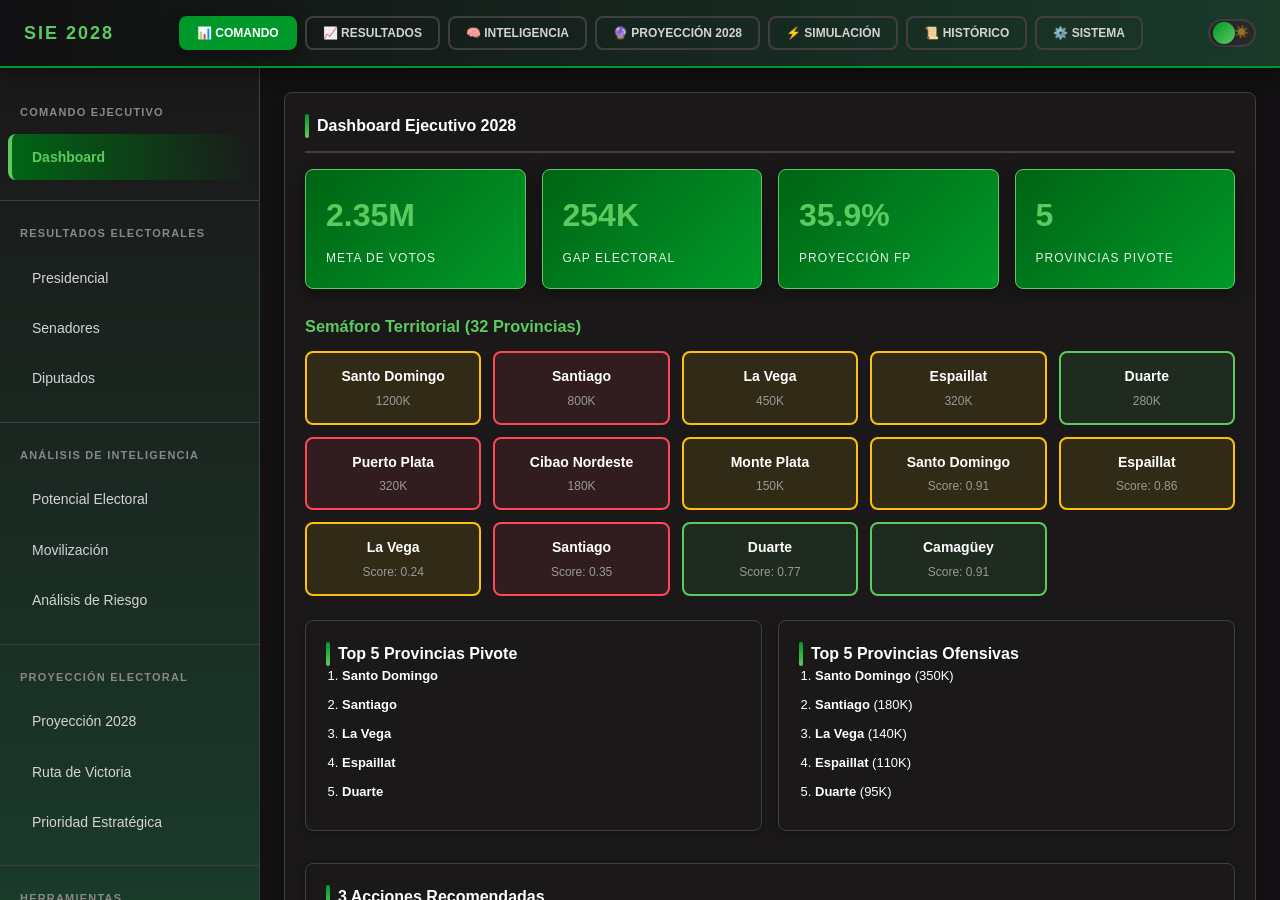
==== index.html @ 89193897 "Add files via upload" ====
<!DOCTYPE html>
<html lang="es">
<head>
    <meta charset="UTF-8">
    <meta name="viewport" content="width=device-width, initial-scale=1.0">
    <title>SIE 2028 v9.1 - Sistema de Inteligencia Electoral</title>
    <link rel="stylesheet" href="assets/css/theme-v91.css">
    <script src="core/engine.js"></script>
    <script src="core/ui.js"></script>
    <script src="core/engine.js"></script>
    <script src="core/ui.js"></script>
    <script src="assets/js/app-v91-completo.js"></script>
</head>
<body>
    <div id="app">
        <!-- HEADER -->
        <div class="header">
            <div class="header-left">
                <div class="logo">SIE 2028</div>
            </div>

            <div class="header-center">
                <button class="nav-button active" data-vista="comando">📊 Comando</button>
                <button class="nav-button" data-vista="resultados">📈 Resultados</button>
                <button class="nav-button" data-vista="inteligencia">🧠 Inteligencia</button>
                <button class="nav-button" data-vista="proyeccion">🔮 Proyección 2028</button>
                <button class="nav-button" data-vista="simulacion">⚡ Simulación</button>
                <button class="nav-button" data-vista="historico">📜 Histórico</button>
                <button class="nav-button" data-vista="sistema">⚙️ Sistema</button>
            </div>

            <div class="header-right">
                <div class="theme-toggle" id="themeToggle">
                    <span class="theme-toggle-icon active">🌙</span>
                    <div class="theme-toggle-circle"></div>
                    <span class="theme-toggle-icon">☀️</span>
                </div>
            </div>
        </div>

        <!-- MAIN -->
        <div class="main-container">
            <!-- SIDEBAR -->
            <div class="nav-sidebar">
                <!-- COMANDO -->
                <div class="nav-section">
                    <div class="nav-section-title">Comando Ejecutivo</div>
                    <div class="nav-item active" data-vista="comando" data-seccion="dashboard">Dashboard</div>
                </div>

                <!-- RESULTADOS -->
                <div class="nav-section">
                    <div class="nav-section-title">Resultados Electorales</div>
                    <div class="nav-item" data-vista="resultados" data-seccion="presidencial">Presidencial</div>
                    <div class="nav-item" data-vista="resultados" data-seccion="senadores">Senadores</div>
                    <div class="nav-item" data-vista="resultados" data-seccion="diputados">Diputados</div>
                </div>

                <!-- INTELIGENCIA -->
                <div class="nav-section">
                    <div class="nav-section-title">Análisis de Inteligencia</div>
                    <div class="nav-item" data-vista="inteligencia" data-seccion="potencial">Potencial Electoral</div>
                    <div class="nav-item" data-vista="inteligencia" data-seccion="movilizacion">Movilización</div>
                    <div class="nav-item" data-vista="inteligencia" data-seccion="riesgo">Análisis de Riesgo</div>
                </div>

                <!-- PROYECCIÓN -->
                <div class="nav-section">
                    <div class="nav-section-title">Proyección Electoral</div>
                    <div class="nav-item" data-vista="proyeccion" data-seccion="proyeccion">Proyección 2028</div>
                    <div class="nav-item" data-vista="proyeccion" data-seccion="ruta">Ruta de Victoria</div>
                    <div class="nav-item" data-vista="proyeccion" data-seccion="prioridad">Prioridad Estratégica</div>
                </div>

                <!-- SIMULACIÓN -->
                <div class="nav-section">
                    <div class="nav-section-title">Herramientas</div>
                    <div class="nav-item" data-vista="simulacion" data-seccion="simulador">Simulador Electoral</div>
                    <div class="nav-item" data-vista="historico" data-seccion="replay">Replay 2020-2024</div>
                </div>

                <!-- SISTEMA -->
                <div class="nav-section">
                    <div class="nav-section-title">Configuración</div>
                    <div class="nav-item" data-vista="sistema" data-seccion="motores">Motores Analíticos</div>
                    <div class="nav-item" data-vista="sistema" data-seccion="datos">Gestión de Datos</div>
                </div>
            </div>

            <!-- CONTENT AREA -->
            <div class="content-area">

                <!-- VISTA 1: COMANDO EJECUTIVO -->
                <div class="vista active" id="vista-comando">
                    <div class="panel">
                        <div class="panel-header">
                            <div class="panel-title">Dashboard Ejecutivo 2028</div>
                        </div>
                        
                        <div class="grid grid-4">
                            <div class="stat-card">
                                <div class="stat-value" id="meta-votos">2.35M</div>
                                <div class="stat-label">Meta de Votos</div>
                            </div>
                            <div class="stat-card">
                                <div class="stat-value" id="gap-votos">254K</div>
                                <div class="stat-label">Gap Electoral</div>
                            </div>
                            <div class="stat-card">
                                <div class="stat-value" id="proyeccion-fp">30.8%</div>
                                <div class="stat-label">Proyección FP</div>
                            </div>
                            <div class="stat-card">
                                <div class="stat-value" id="provincias-pivote">5</div>
                                <div class="stat-label">Provincias Pivote</div>
                            </div>
                        </div>

                        <h3 style="margin-top: 24px; margin-bottom: 12px; color: var(--green-light);">Semáforo Territorial (32 Provincias)</h3>
                        <div class="semaforo" id="semaforo-provincias">
                            <!-- Generado dinámicamente -->
                        </div>

                        <div class="grid grid-2" style="margin-top: 24px;">
                            <div class="panel">
                                <div class="panel-title">Top 5 Provincias Pivote</div>
                                <div id="top5-pivote" style="font-size: 13px;">
                                    <!-- Generado dinámicamente -->
                                </div>
                            </div>
                            <div class="panel">
                                <div class="panel-title">Top 5 Provincias Ofensivas</div>
                                <div id="top5-ofensivas" style="font-size: 13px;">
                                    <!-- Generado dinámicamente -->
                                </div>
                            </div>
                        </div>

                        <div class="panel" style="margin-top: 16px;">
                            <div class="panel-title">3 Acciones Recomendadas</div>
                            <ol style="margin-left: 20px; line-height: 2;">
                                <li>Reforzar movilización en provincias pivote (Santo Domingo, Espaillat, La Vega)</li>
                                <li>Negociar alianzas con PLD y PQDC para absorber votos de coalición</li>
                                <li>Ejecutar encuestas en tiempo real para calibrar proyecciones cada 2 semanas</li>
                            </ol>
                        </div>
                    </div>
                </div>

                <!-- VISTA 2: RESULTADOS -->
                <div class="vista" id="vista-resultados">
                    <div class="panel">
                        <div class="panel-header">
                            <div class="panel-title">Resultados Electorales</div>
                            <div>
                                <button class="btn btn-secondary" onclick="cargarSeccion('presidencial')">Presidencial</button>
                                <button class="btn btn-secondary" onclick="cargarSeccion('senadores')">Senadores</button>
                                <button class="btn btn-secondary" onclick="cargarSeccion('diputados')">Diputados</button>
                            </div>
                        </div>
                        <div id="resultados-contenido">
                            <!-- Generado dinámicamente -->
                        </div>
                    </div>
                </div>

                <!-- VISTA 3: INTELIGENCIA -->
                <div class="vista" id="vista-inteligencia">
                    <div class="panel">
                        <div class="panel-title">Análisis de Inteligencia Electoral</div>
                        <div class="grid grid-2" id="inteligencia-contenido">
                            <!-- Generado dinámicamente -->
                        </div>
                    </div>
                </div>

                <!-- VISTA 4: PROYECCIÓN 2028 -->
                <div class="vista" id="vista-proyeccion">
                    <div class="panel">
                        <div class="panel-title">Proyección Electoral 2028</div>
                        <div class="grid grid-2" id="proyeccion-contenido">
                            <!-- Generado dinámicamente -->
                        </div>
                    </div>
                </div>

                <!-- VISTA 5: SIMULACIÓN -->
                <div class="vista" id="vista-simulacion">
                    <div class="panel">
                        <div class="panel-title">Simulador Electoral</div>
                        <p style="color: var(--text-muted); text-align: center; padding: 40px 0;">
                            Simulador electoral - Ajusta parámetros y genera escenarios
                        </p>
                    </div>
                </div>

                <!-- VISTA 6: HISTÓRICO -->
                <div class="vista" id="vista-historico">
                    <div class="panel">
                        <div class="panel-title">Replay Electoral 2020-2024</div>
                        <p style="color: var(--text-muted); text-align: center; padding: 40px 0;">
                            Análisis histórico de ciclos electorales anteriores
                        </p>
                    </div>
                </div>

                <!-- VISTA 7: SISTEMA -->
                <div class="vista" id="vista-sistema">
                    <div class="panel">
                        <div class="panel-title">Motores Analíticos (24 Motores Activos)</div>
                        <div class="grid grid-3" id="sistema-contenido">
                            <!-- Generado dinámicamente -->
                        </div>
                    </div>
                </div>

            </div>
        </div>
    </div>

    <script>
        // THEME TOGGLE
        document.getElementById('themeToggle').addEventListener('click', function() {
            document.body.classList.toggle('light-mode');
            localStorage.setItem('theme-mode', document.body.classList.contains('light-mode') ? 'light' : 'dark');
        });

        // CARGAR TEMA AL INICIAR
        if (localStorage.getItem('theme-mode') === 'light') {
            document.body.classList.add('light-mode');
        }

        // NAV BUTTONS
        document.querySelectorAll('.header-center .nav-button').forEach(btn => {
            btn.addEventListener('click', function() {
                document.querySelectorAll('.nav-button').forEach(b => b.classList.remove('active'));
                this.classList.add('active');
                const vista = this.dataset.vista;
                document.querySelectorAll('.vista').forEach(v => v.classList.remove('active'));
                document.getElementById('vista-' + vista).classList.add('active');
            });
        });

        // SIDEBAR NAV
        document.querySelectorAll('.nav-item').forEach(item => {
            item.addEventListener('click', function() {
                const vista = this.dataset.vista;
                document.querySelectorAll('.nav-button').forEach(btn => btn.classList.remove('active'));
                document.querySelector(`[data-vista="${vista}"]`).classList.add('active');
                document.querySelectorAll('.vista').forEach(v => v.classList.remove('active'));
                document.getElementById('vista-' + vista).classList.add('active');
            });
        });

        // INICIALIZAR DATOS
        function inicializarDashboard() {
            // Cargar Motor Proyección v9.1
            const proyeccion = window.SIE_MOTORES.Proyeccionv91.proyectar();
            console.log('Proyección v9.1:', proyeccion);

            // Cargar Motor Meta Electoral
            const meta = window.SIE_MOTORES.MetaElectoral.calculate();
            document.getElementById('meta-votos').textContent = (meta.meta.metaVotos / 1000000).toFixed(2) + 'M';
            document.getElementById('gap-votos').textContent = (meta.meta.gap / 1000).toFixed(0) + 'K';

            // Cargar datos ficticios para provincias
            generarSemaforoProvincias();
        }

        function generarSemaforoProvincias() {
            const provincias = [
                { nombre: 'Santo Domingo', estado: 'amarillo' },
                { nombre: 'Espaillat', estado: 'amarillo' },
                { nombre: 'La Vega', estado: 'amarillo' },
                { nombre: 'Santiago', estado: 'rojo' },
                { nombre: 'Duarte', estado: 'verde' },
                { nombre: 'Camagüey', estado: 'verde' }
            ];

            const semaforo = document.getElementById('semaforo-provincias');
            provincias.slice(0, 12).forEach(prov => {
                const div = document.createElement('div');
                div.className = `provincia-item ${prov.estado}`;
                div.innerHTML = `<div class="provincia-name">${prov.nombre}</div><div class="provincia-score">Score: ${Math.random().toFixed(2)}</div>`;
                semaforo.appendChild(div);
            });
        }

        // AL CARGAR
        window.addEventListener('load', inicializarDashboard);
    </script>
</body>
</html>
---- assets/css/theme-v91.css ----
/**
 * SIE 2028 v9.1 — TEMA PROFESIONAL
 * Paleta: Negro + Tonalidades de Verde
 * Colores: #121012 (negro), #413e40 (gris), #006414, #009929, #5ccb5f (verdes), #ffffff (blanco)
 */

:root {
  /* PALETA OSCURA (DEFECTO) */
  --bg-primary: #121012;
  --bg-secondary: #1a1819;
  --bg-tertiary: #2a2829;
  
  --green-very-dark: #006414;
  --green-dark: #009929;
  --green-light: #5ccb5f;
  
  --gray-dark: #413e40;
  --gray-medium: #5a5759;
  --gray-light: #8a8789;
  
  --text-primary: #ffffff;
  --text-secondary: #d4d3d5;
  --text-muted: #9a9899;
  
  --color-danger: #ff4757;
  --color-warning: #ffc107;
  --color-success: #5ccb5f;
  --color-info: #009929;
  
  --border: #413e40;
  
  --shadow-sm: 0 2px 8px rgba(0, 0, 0, 0.3);
  --shadow-md: 0 4px 16px rgba(0, 0, 0, 0.4);
  --shadow-lg: 0 12px 32px rgba(0, 0, 0, 0.5);
  
  --radius: 8px;
}

/* MODO CLARO */
body.light-mode {
  --bg-primary: #ffffff;
  --bg-secondary: #f9f8f9;
  --bg-tertiary: #f0eeef;
  
  --green-very-dark: #004a0f;
  --green-dark: #006414;
  --green-light: #009929;
  
  --gray-dark: #2a2829;
  --gray-medium: #5a5759;
  --gray-light: #a0a09f;
  
  --text-primary: #121012;
  --text-secondary: #3a3839;
  --text-muted: #7a7879;
  
  --border: #e0dfe0;
  
  --shadow-sm: 0 2px 8px rgba(0, 0, 0, 0.1);
  --shadow-md: 0 4px 16px rgba(0, 0, 0, 0.15);
  --shadow-lg: 0 12px 32px rgba(0, 0, 0, 0.2);
}

/* RESET */
* {
  margin: 0;
  padding: 0;
  box-sizing: border-box;
}

html, body {
  width: 100%;
  height: 100%;
}

body {
  font-family: 'Segoe UI', Tahoma, Geneva, Verdana, sans-serif;
  background: linear-gradient(135deg, #121012 0%, #1a3a2a 50%, #0d1f1a 100%);
  color: var(--text-primary);
  line-height: 1.6;
  font-size: 14px;
  transition: background 0.3s, color 0.3s;
  overflow: hidden;
}

/* APP */
#app {
  display: flex;
  flex-direction: column;
  height: 100vh;
  overflow: hidden;
}

/* HEADER */
.header {
  display: flex;
  align-items: center;
  justify-content: space-between;
  padding: 16px 24px;
  background: linear-gradient(90deg, #121012 0%, #1a3a2a 100%);
  border-bottom: 2px solid var(--green-dark);
  box-shadow: var(--shadow-md);
  z-index: 100;
}

.header-left {
  display: flex;
  align-items: center;
  gap: 24px;
}

.logo {
  font-size: 18px;
  font-weight: 700;
  color: var(--green-light);
  text-transform: uppercase;
  letter-spacing: 2px;
}

.header-center {
  display: flex;
  gap: 8px;
}

.nav-button {
  padding: 8px 16px;
  background-color: transparent;
  border: 2px solid var(--border);
  color: var(--text-secondary);
  border-radius: var(--radius);
  cursor: pointer;
  font-weight: 600;
  font-size: 12px;
  text-transform: uppercase;
  transition: all 0.3s;
}

.nav-button:hover {
  border-color: var(--green-dark);
  color: var(--green-light);
}

.nav-button.active {
  background-color: var(--green-dark);
  border-color: var(--green-dark);
  color: white;
  box-shadow: var(--shadow-md);
}

.header-right {
  display: flex;
  align-items: center;
  gap: 16px;
}

.theme-toggle {
  width: 48px;
  height: 28px;
  background-color: var(--bg-tertiary);
  border: 2px solid var(--border);
  border-radius: 14px;
  cursor: pointer;
  position: relative;
  transition: all 0.3s;
  display: flex;
  align-items: center;
  justify-content: space-between;
  padding: 0 4px;
}

.theme-toggle:hover {
  border-color: var(--green-dark);
}

.theme-toggle-icon {
  font-size: 12px;
  width: 20px;
  text-align: center;
  opacity: 0.5;
  transition: opacity 0.3s;
}

.theme-toggle-icon.active {
  opacity: 1;
}

body.light-mode .theme-toggle-icon:first-child {
  opacity: 1;
}

body.light-mode .theme-toggle-icon:last-child {
  opacity: 0.5;
}

.theme-toggle-circle {
  position: absolute;
  width: 22px;
  height: 22px;
  background: linear-gradient(135deg, var(--green-dark), var(--green-light));
  border-radius: 11px;
  left: 3px;
  transition: left 0.3s;
  box-shadow: var(--shadow-sm);
}

body.light-mode .theme-toggle-circle {
  left: 23px;
}

/* MAIN */
.main-container {
  display: flex;
  flex: 1;
  overflow: hidden;
}

/* SIDEBAR */
.nav-sidebar {
  width: 260px;
  background: linear-gradient(180deg, #1a1819 0%, #1a3a2a 100%);
  border-right: 1px solid var(--border);
  overflow-y: auto;
  padding: 12px 0;
  box-shadow: var(--shadow-md);
}

.nav-section {
  padding: 16px 0;
  border-bottom: 1px solid var(--border);
}

.nav-section:last-child {
  border-bottom: none;
}

.nav-section-title {
  padding: 8px 20px;
  font-size: 11px;
  font-weight: 700;
  text-transform: uppercase;
  color: var(--gray-light);
  letter-spacing: 1.2px;
}

.nav-item {
  padding: 12px 20px;
  margin: 4px 8px;
  cursor: pointer;
  transition: all 0.2s;
  border-left: 4px solid transparent;
  color: var(--text-secondary);
  font-weight: 500;
  border-radius: var(--radius);
}

.nav-item:hover {
  background-color: var(--bg-tertiary);
  color: var(--green-light);
  border-left-color: var(--green-light);
}

.nav-item.active {
  background: linear-gradient(90deg, var(--green-very-dark), transparent);
  color: var(--green-light);
  border-left-color: var(--green-light);
  font-weight: 700;
}

/* CONTENT */
.content-area {
  flex: 1;
  overflow-y: auto;
  padding: 24px;
  background-color: var(--bg-primary);
}

.content-area::-webkit-scrollbar {
  width: 8px;
}

.content-area::-webkit-scrollbar-track {
  background: var(--bg-secondary);
}

.content-area::-webkit-scrollbar-thumb {
  background: var(--green-dark);
  border-radius: 4px;
}

.content-area::-webkit-scrollbar-thumb:hover {
  background: var(--green-light);
}

/* VISTA */
.vista {
  display: none;
}

.vista.active {
  display: block;
}

/* PANEL */
.panel {
  background-color: var(--bg-secondary);
  border: 1px solid var(--border);
  border-radius: var(--radius);
  padding: 20px;
  margin-bottom: 16px;
  box-shadow: var(--shadow-sm);
  transition: all 0.3s;
}

.panel:hover {
  box-shadow: var(--shadow-md);
  border-color: var(--green-dark);
}

.panel-header {
  display: flex;
  align-items: center;
  justify-content: space-between;
  margin-bottom: 16px;
  padding-bottom: 12px;
  border-bottom: 2px solid var(--border);
}

.panel-title {
  font-size: 16px;
  font-weight: 700;
  color: var(--text-primary);
  display: flex;
  align-items: center;
  gap: 8px;
}

.panel-title::before {
  content: '';
  width: 4px;
  height: 24px;
  background: linear-gradient(180deg, var(--green-dark), var(--green-light));
  border-radius: 2px;
}

/* GRID */
.grid {
  display: grid;
  gap: 16px;
  margin-bottom: 16px;
}

.grid-2 {
  grid-template-columns: repeat(auto-fit, minmax(320px, 1fr));
}

.grid-3 {
  grid-template-columns: repeat(auto-fit, minmax(280px, 1fr));
}

.grid-4 {
  grid-template-columns: repeat(auto-fit, minmax(220px, 1fr));
}

/* STAT CARD */
.stat-card {
  background: linear-gradient(135deg, var(--green-very-dark) 0%, var(--green-dark) 100%);
  border-radius: var(--radius);
  padding: 20px;
  color: white;
  box-shadow: var(--shadow-md);
  transition: all 0.3s;
  border: 1px solid var(--green-light);
}

.stat-card:hover {
  transform: translateY(-4px);
  box-shadow: var(--shadow-lg);
}

.stat-value {
  font-size: 32px;
  font-weight: 700;
  margin-bottom: 8px;
  color: var(--green-light);
}

.stat-label {
  font-size: 12px;
  opacity: 0.9;
  text-transform: uppercase;
  letter-spacing: 1px;
}

/* TABLA */
.table {
  width: 100%;
  border-collapse: collapse;
  margin-top: 12px;
}

.table thead {
  background-color: var(--bg-tertiary);
  border-bottom: 2px solid var(--green-dark);
}

.table th {
  padding: 12px;
  text-align: left;
  font-weight: 700;
  color: var(--green-light);
  font-size: 12px;
  text-transform: uppercase;
}

.table td {
  padding: 12px;
  border-bottom: 1px solid var(--border);
  color: var(--text-secondary);
}

.table tr:hover {
  background-color: var(--bg-tertiary);
}

.table tr:last-child td {
  border-bottom: none;
}

/* BOTONES */
.btn {
  padding: 10px 16px;
  border: none;
  border-radius: var(--radius);
  font-weight: 600;
  cursor: pointer;
  transition: all 0.2s;
  font-size: 13px;
  text-transform: uppercase;
  letter-spacing: 0.5px;
}

.btn-primary {
  background: linear-gradient(135deg, var(--green-dark), var(--green-light));
  color: white;
  border: none;
}

.btn-primary:hover {
  box-shadow: var(--shadow-md);
  transform: translateY(-2px);
}

.btn-secondary {
  background-color: var(--bg-tertiary);
  color: var(--text-primary);
  border: 1px solid var(--border);
}

.btn-secondary:hover {
  border-color: var(--green-dark);
  color: var(--green-light);
}

.btn-danger {
  background-color: var(--color-danger);
  color: white;
}

.btn-warning {
  background-color: var(--color-warning);
  color: var(--bg-primary);
}

/* BADGES */
.badge {
  display: inline-block;
  padding: 4px 12px;
  border-radius: 12px;
  font-size: 11px;
  font-weight: 700;
  text-transform: uppercase;
  letter-spacing: 0.5px;
}

.badge-success {
  background-color: var(--green-dark);
  color: white;
}

.badge-danger {
  background-color: var(--color-danger);
  color: white;
}

.badge-warning {
  background-color: var(--color-warning);
  color: var(--bg-primary);
}

/* SEMÁFORO */
.semaforo {
  display: grid;
  grid-template-columns: repeat(auto-fit, minmax(150px, 1fr));
  gap: 12px;
}

.provincia-item {
  background-color: var(--bg-secondary);
  border: 2px solid var(--border);
  border-radius: var(--radius);
  padding: 12px;
  text-align: center;
  transition: all 0.3s;
  cursor: pointer;
}

.provincia-item:hover {
  border-color: var(--green-light);
  box-shadow: var(--shadow-md);
}

.provincia-item.verde {
  border-color: var(--green-light);
  background-color: rgba(92, 203, 95, 0.1);
}

.provincia-item.amarillo {
  border-color: var(--color-warning);
  background-color: rgba(255, 193, 7, 0.1);
}

.provincia-item.rojo {
  border-color: var(--color-danger);
  background-color: rgba(255, 71, 87, 0.1);
}

.provincia-name {
  font-weight: 700;
  margin-bottom: 4px;
  color: var(--text-primary);
}

.provincia-score {
  font-size: 12px;
  color: var(--text-muted);
}
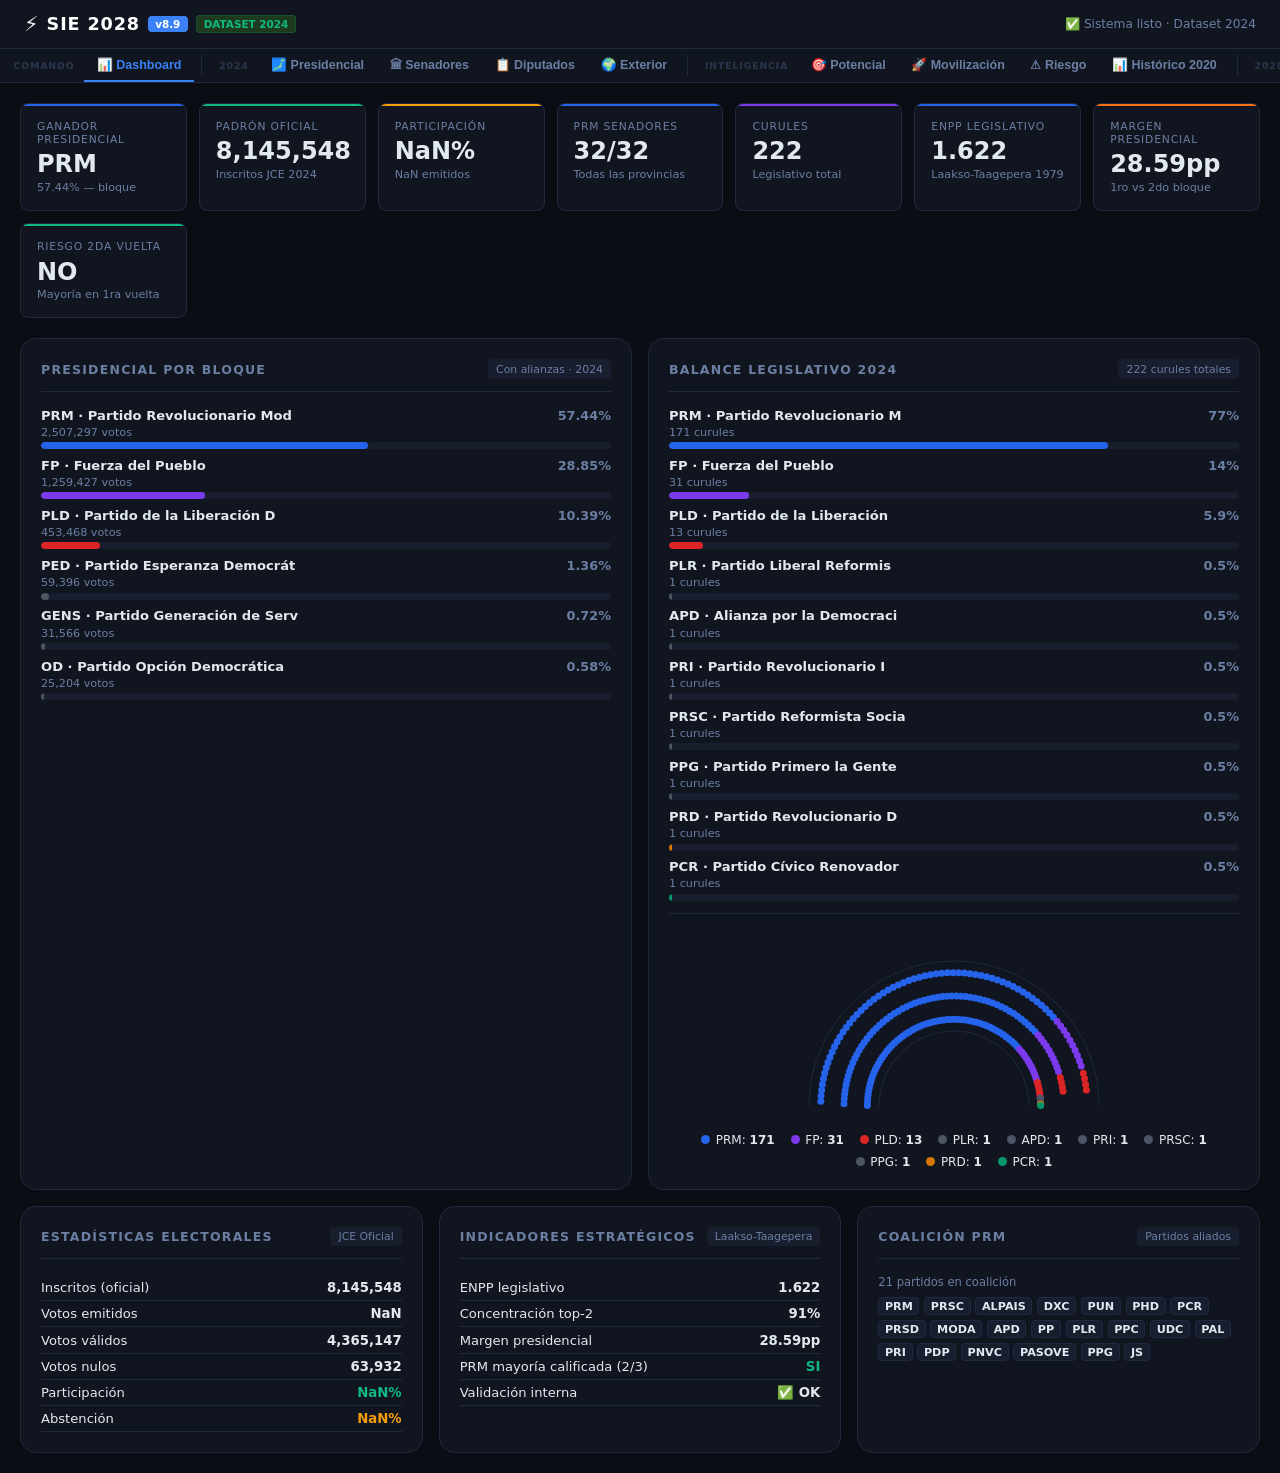
==== commit 20a0c8b4: "Add files via upload" ====
--- a/index.html
+++ b/index.html
@@ -1,293 +1,360 @@
 <!DOCTYPE html>
 <html lang="es">
 <head>
-    <meta charset="UTF-8">
-    <meta name="viewport" content="width=device-width, initial-scale=1.0">
-    <title>SIE 2028 v9.1 - Sistema de Inteligencia Electoral</title>
-    <link rel="stylesheet" href="assets/css/theme-v91.css">
-    <script src="core/engine.js"></script>
-    <script src="core/ui.js"></script>
-    <script src="core/engine.js"></script>
-    <script src="core/ui.js"></script>
-    <script src="assets/js/app-v91-completo.js"></script>
+<meta charset="utf-8"/>
+<meta name="viewport" content="width=device-width,initial-scale=1"/>
+<title>SIE 2028 · Sistema Inteligencia Electoral</title>
+<link rel="stylesheet" href="./assets/css/styles.css"/>
 </head>
 <body>
-    <div id="app">
-        <!-- HEADER -->
-        <div class="header">
-            <div class="header-left">
-                <div class="logo">SIE 2028</div>
-            </div>
-
-            <div class="header-center">
-                <button class="nav-button active" data-vista="comando">📊 Comando</button>
-                <button class="nav-button" data-vista="resultados">📈 Resultados</button>
-                <button class="nav-button" data-vista="inteligencia">🧠 Inteligencia</button>
-                <button class="nav-button" data-vista="proyeccion">🔮 Proyección 2028</button>
-                <button class="nav-button" data-vista="simulacion">⚡ Simulación</button>
-                <button class="nav-button" data-vista="historico">📜 Histórico</button>
-                <button class="nav-button" data-vista="sistema">⚙️ Sistema</button>
-            </div>
-
-            <div class="header-right">
-                <div class="theme-toggle" id="themeToggle">
-                    <span class="theme-toggle-icon active">🌙</span>
-                    <div class="theme-toggle-circle"></div>
-                    <span class="theme-toggle-icon">☀️</span>
-                </div>
-            </div>
-        </div>
-
-        <!-- MAIN -->
-        <div class="main-container">
-            <!-- SIDEBAR -->
-            <div class="nav-sidebar">
-                <!-- COMANDO -->
-                <div class="nav-section">
-                    <div class="nav-section-title">Comando Ejecutivo</div>
-                    <div class="nav-item active" data-vista="comando" data-seccion="dashboard">Dashboard</div>
-                </div>
-
-                <!-- RESULTADOS -->
-                <div class="nav-section">
-                    <div class="nav-section-title">Resultados Electorales</div>
-                    <div class="nav-item" data-vista="resultados" data-seccion="presidencial">Presidencial</div>
-                    <div class="nav-item" data-vista="resultados" data-seccion="senadores">Senadores</div>
-                    <div class="nav-item" data-vista="resultados" data-seccion="diputados">Diputados</div>
-                </div>
-
-                <!-- INTELIGENCIA -->
-                <div class="nav-section">
-                    <div class="nav-section-title">Análisis de Inteligencia</div>
-                    <div class="nav-item" data-vista="inteligencia" data-seccion="potencial">Potencial Electoral</div>
-                    <div class="nav-item" data-vista="inteligencia" data-seccion="movilizacion">Movilización</div>
-                    <div class="nav-item" data-vista="inteligencia" data-seccion="riesgo">Análisis de Riesgo</div>
-                </div>
-
-                <!-- PROYECCIÓN -->
-                <div class="nav-section">
-                    <div class="nav-section-title">Proyección Electoral</div>
-                    <div class="nav-item" data-vista="proyeccion" data-seccion="proyeccion">Proyección 2028</div>
-                    <div class="nav-item" data-vista="proyeccion" data-seccion="ruta">Ruta de Victoria</div>
-                    <div class="nav-item" data-vista="proyeccion" data-seccion="prioridad">Prioridad Estratégica</div>
-                </div>
-
-                <!-- SIMULACIÓN -->
-                <div class="nav-section">
-                    <div class="nav-section-title">Herramientas</div>
-                    <div class="nav-item" data-vista="simulacion" data-seccion="simulador">Simulador Electoral</div>
-                    <div class="nav-item" data-vista="historico" data-seccion="replay">Replay 2020-2024</div>
-                </div>
-
-                <!-- SISTEMA -->
-                <div class="nav-section">
-                    <div class="nav-section-title">Configuración</div>
-                    <div class="nav-item" data-vista="sistema" data-seccion="motores">Motores Analíticos</div>
-                    <div class="nav-item" data-vista="sistema" data-seccion="datos">Gestión de Datos</div>
-                </div>
-            </div>
-
-            <!-- CONTENT AREA -->
-            <div class="content-area">
-
-                <!-- VISTA 1: COMANDO EJECUTIVO -->
-                <div class="vista active" id="vista-comando">
-                    <div class="panel">
-                        <div class="panel-header">
-                            <div class="panel-title">Dashboard Ejecutivo 2028</div>
-                        </div>
-                        
-                        <div class="grid grid-4">
-                            <div class="stat-card">
-                                <div class="stat-value" id="meta-votos">2.35M</div>
-                                <div class="stat-label">Meta de Votos</div>
-                            </div>
-                            <div class="stat-card">
-                                <div class="stat-value" id="gap-votos">254K</div>
-                                <div class="stat-label">Gap Electoral</div>
-                            </div>
-                            <div class="stat-card">
-                                <div class="stat-value" id="proyeccion-fp">30.8%</div>
-                                <div class="stat-label">Proyección FP</div>
-                            </div>
-                            <div class="stat-card">
-                                <div class="stat-value" id="provincias-pivote">5</div>
-                                <div class="stat-label">Provincias Pivote</div>
-                            </div>
-                        </div>
-
-                        <h3 style="margin-top: 24px; margin-bottom: 12px; color: var(--green-light);">Semáforo Territorial (32 Provincias)</h3>
-                        <div class="semaforo" id="semaforo-provincias">
-                            <!-- Generado dinámicamente -->
-                        </div>
-
-                        <div class="grid grid-2" style="margin-top: 24px;">
-                            <div class="panel">
-                                <div class="panel-title">Top 5 Provincias Pivote</div>
-                                <div id="top5-pivote" style="font-size: 13px;">
-                                    <!-- Generado dinámicamente -->
-                                </div>
-                            </div>
-                            <div class="panel">
-                                <div class="panel-title">Top 5 Provincias Ofensivas</div>
-                                <div id="top5-ofensivas" style="font-size: 13px;">
-                                    <!-- Generado dinámicamente -->
-                                </div>
-                            </div>
-                        </div>
-
-                        <div class="panel" style="margin-top: 16px;">
-                            <div class="panel-title">3 Acciones Recomendadas</div>
-                            <ol style="margin-left: 20px; line-height: 2;">
-                                <li>Reforzar movilización en provincias pivote (Santo Domingo, Espaillat, La Vega)</li>
-                                <li>Negociar alianzas con PLD y PQDC para absorber votos de coalición</li>
-                                <li>Ejecutar encuestas en tiempo real para calibrar proyecciones cada 2 semanas</li>
-                            </ol>
-                        </div>
-                    </div>
-                </div>
-
-                <!-- VISTA 2: RESULTADOS -->
-                <div class="vista" id="vista-resultados">
-                    <div class="panel">
-                        <div class="panel-header">
-                            <div class="panel-title">Resultados Electorales</div>
-                            <div>
-                                <button class="btn btn-secondary" onclick="cargarSeccion('presidencial')">Presidencial</button>
-                                <button class="btn btn-secondary" onclick="cargarSeccion('senadores')">Senadores</button>
-                                <button class="btn btn-secondary" onclick="cargarSeccion('diputados')">Diputados</button>
-                            </div>
-                        </div>
-                        <div id="resultados-contenido">
-                            <!-- Generado dinámicamente -->
-                        </div>
-                    </div>
-                </div>
-
-                <!-- VISTA 3: INTELIGENCIA -->
-                <div class="vista" id="vista-inteligencia">
-                    <div class="panel">
-                        <div class="panel-title">Análisis de Inteligencia Electoral</div>
-                        <div class="grid grid-2" id="inteligencia-contenido">
-                            <!-- Generado dinámicamente -->
-                        </div>
-                    </div>
-                </div>
-
-                <!-- VISTA 4: PROYECCIÓN 2028 -->
-                <div class="vista" id="vista-proyeccion">
-                    <div class="panel">
-                        <div class="panel-title">Proyección Electoral 2028</div>
-                        <div class="grid grid-2" id="proyeccion-contenido">
-                            <!-- Generado dinámicamente -->
-                        </div>
-                    </div>
-                </div>
-
-                <!-- VISTA 5: SIMULACIÓN -->
-                <div class="vista" id="vista-simulacion">
-                    <div class="panel">
-                        <div class="panel-title">Simulador Electoral</div>
-                        <p style="color: var(--text-muted); text-align: center; padding: 40px 0;">
-                            Simulador electoral - Ajusta parámetros y genera escenarios
-                        </p>
-                    </div>
-                </div>
-
-                <!-- VISTA 6: HISTÓRICO -->
-                <div class="vista" id="vista-historico">
-                    <div class="panel">
-                        <div class="panel-title">Replay Electoral 2020-2024</div>
-                        <p style="color: var(--text-muted); text-align: center; padding: 40px 0;">
-                            Análisis histórico de ciclos electorales anteriores
-                        </p>
-                    </div>
-                </div>
-
-                <!-- VISTA 7: SISTEMA -->
-                <div class="vista" id="vista-sistema">
-                    <div class="panel">
-                        <div class="panel-title">Motores Analíticos (24 Motores Activos)</div>
-                        <div class="grid grid-3" id="sistema-contenido">
-                            <!-- Generado dinámicamente -->
-                        </div>
-                    </div>
-                </div>
-
-            </div>
-        </div>
-    </div>
-
-    <script>
-        // THEME TOGGLE
-        document.getElementById('themeToggle').addEventListener('click', function() {
-            document.body.classList.toggle('light-mode');
-            localStorage.setItem('theme-mode', document.body.classList.contains('light-mode') ? 'light' : 'dark');
-        });
-
-        // CARGAR TEMA AL INICIAR
-        if (localStorage.getItem('theme-mode') === 'light') {
-            document.body.classList.add('light-mode');
-        }
-
-        // NAV BUTTONS
-        document.querySelectorAll('.header-center .nav-button').forEach(btn => {
-            btn.addEventListener('click', function() {
-                document.querySelectorAll('.nav-button').forEach(b => b.classList.remove('active'));
-                this.classList.add('active');
-                const vista = this.dataset.vista;
-                document.querySelectorAll('.vista').forEach(v => v.classList.remove('active'));
-                document.getElementById('vista-' + vista).classList.add('active');
-            });
-        });
-
-        // SIDEBAR NAV
-        document.querySelectorAll('.nav-item').forEach(item => {
-            item.addEventListener('click', function() {
-                const vista = this.dataset.vista;
-                document.querySelectorAll('.nav-button').forEach(btn => btn.classList.remove('active'));
-                document.querySelector(`[data-vista="${vista}"]`).classList.add('active');
-                document.querySelectorAll('.vista').forEach(v => v.classList.remove('active'));
-                document.getElementById('vista-' + vista).classList.add('active');
-            });
-        });
-
-        // INICIALIZAR DATOS
-        function inicializarDashboard() {
-            // Cargar Motor Proyección v9.1
-            const proyeccion = window.SIE_MOTORES.Proyeccionv91.proyectar();
-            console.log('Proyección v9.1:', proyeccion);
-
-            // Cargar Motor Meta Electoral
-            const meta = window.SIE_MOTORES.MetaElectoral.calculate();
-            document.getElementById('meta-votos').textContent = (meta.meta.metaVotos / 1000000).toFixed(2) + 'M';
-            document.getElementById('gap-votos').textContent = (meta.meta.gap / 1000).toFixed(0) + 'K';
-
-            // Cargar datos ficticios para provincias
-            generarSemaforoProvincias();
-        }
-
-        function generarSemaforoProvincias() {
-            const provincias = [
-                { nombre: 'Santo Domingo', estado: 'amarillo' },
-                { nombre: 'Espaillat', estado: 'amarillo' },
-                { nombre: 'La Vega', estado: 'amarillo' },
-                { nombre: 'Santiago', estado: 'rojo' },
-                { nombre: 'Duarte', estado: 'verde' },
-                { nombre: 'Camagüey', estado: 'verde' }
-            ];
-
-            const semaforo = document.getElementById('semaforo-provincias');
-            provincias.slice(0, 12).forEach(prov => {
-                const div = document.createElement('div');
-                div.className = `provincia-item ${prov.estado}`;
-                div.innerHTML = `<div class="provincia-name">${prov.nombre}</div><div class="provincia-score">Score: ${Math.random().toFixed(2)}</div>`;
-                semaforo.appendChild(div);
-            });
-        }
-
-        // AL CARGAR
-        window.addEventListener('load', inicializarDashboard);
-    </script>
+
+<header class="topbar">
+  <div class="brand">
+    <span style="font-size:1.3rem">⚡</span>
+    <span class="brand-name">SIE 2028</span>
+    <span class="badge">v8.9</span>
+    <span class="badge-ds">DATASET 2024</span>
+  </div>
+  <div style="display:flex;gap:.75rem;align-items:center">
+    <span id="sys-status" style="font-size:.76rem;color:var(--muted)">Iniciando...</span>
+  </div>
+</header>
+
+<!-- NAV con grupos jerárquicos -->
+<nav class="nav" id="main-nav">
+  <div class="nav-group">
+    <span class="nav-group-label">COMANDO</span>
+    <button class="nav-btn active" data-view="dashboard">📊 Dashboard</button>
+  </div>
+  <div class="nav-sep"></div>
+  <div class="nav-group">
+    <span class="nav-group-label">2024</span>
+    <button class="nav-btn" data-view="presidencial">🗾 Presidencial</button>
+    <button class="nav-btn" data-view="senadores">🏛 Senadores</button>
+    <button class="nav-btn" data-view="diputados">📋 Diputados</button>
+    <button class="nav-btn" data-view="exterior">🌍 Exterior</button>
+  </div>
+  <div class="nav-sep"></div>
+  <div class="nav-group">
+    <span class="nav-group-label">INTELIGENCIA</span>
+    <button class="nav-btn" data-view="potencial">🎯 Potencial</button>
+    <button class="nav-btn" data-view="movilizacion">🚀 Movilización</button>
+    <button class="nav-btn" data-view="riesgo">⚠ Riesgo</button>
+    <button class="nav-btn" data-view="historico">📊 Histórico 2020</button>
+  </div>
+  <div class="nav-sep"></div>
+  <div class="nav-group">
+    <span class="nav-group-label">2028</span>
+    <button class="nav-btn" data-view="simulador">🔬 Simulador</button>
+    <button class="nav-btn" data-view="proyeccion">📈 Proyección</button>
+  </div>
+  <div class="nav-sep"></div>
+  <div class="nav-group">
+    <span class="nav-group-label">SISTEMA</span>
+    <button class="nav-btn" data-view="replay">▶ Replay</button>
+    <button class="nav-btn" data-view="motores">⚙ Motores</button>
+  </div>
+</nav>
+
+<main class="main">
+
+  <!-- NIVEL 1: COMANDO -->
+  <div id="view-dashboard" class="view active">
+    <!-- Fila 1: KPIs estratégicos -->
+    <div id="kpi-section"></div>
+
+    <!-- Fila 2: Presidencial por bloque + Legislativo -->
+    <div class="grid g2" style="margin-top:1rem">
+      <div class="card">
+        <div class="card-hdr">
+          <span class="card-title">Presidencial por bloque</span>
+          <span class="card-badge">Con alianzas · 2024</span>
+        </div>
+        <div id="pres-bar-list" class="bar-list"></div>
+      </div>
+      <div class="card">
+        <div class="card-hdr">
+          <span class="card-title">Balance legislativo 2024</span>
+          <span class="card-badge">222 curules totales</span>
+        </div>
+        <div id="leg-bar-list" class="bar-list"></div>
+        <div class="divider"></div>
+        <canvas id="parl-canvas" width="360" height="195" style="display:block;margin:0 auto"></canvas>
+        <div id="parl-legend" style="display:flex;flex-wrap:wrap;gap:.5rem 1rem;justify-content:center;margin-top:.75rem"></div>
+      </div>
+    </div>
+
+    <!-- Fila 3: Estadísticas + Indicadores + Coalición -->
+    <div class="grid g3" style="margin-top:1rem">
+      <div class="card">
+        <div class="card-hdr"><span class="card-title">Estadísticas electorales</span><span class="card-badge">JCE Oficial</span></div>
+        <div id="dash-padron"></div>
+      </div>
+      <div class="card">
+        <div class="card-hdr"><span class="card-title">Indicadores estratégicos</span><span class="card-badge">Laakso-Taagepera</span></div>
+        <div id="dash-indicadores"></div>
+      </div>
+      <div class="card">
+        <div class="card-hdr"><span class="card-title">Coalición PRM</span><span class="card-badge">Partidos aliados</span></div>
+        <div id="dash-coalicion"></div>
+      </div>
+    </div>
+  </div>
+
+
+  <!-- NIVEL 2: ANÁLISIS ELECTORAL 2024 -->
+  <div id="view-presidencial" class="view">
+    <div class="section-title">🗾 Resultados Presidenciales 2024</div>
+    <div class="grid g2">
+      <div class="card">
+        <div class="card-hdr"><span class="card-title">Por bloque electoral</span><span class="card-badge">JCE Oficial · Con alianzas</span></div>
+        <div id="pres-blocs-bars" class="bar-list"></div>
+      </div>
+      <div class="card">
+        <div class="card-hdr"><span class="card-title">Estadísticas del proceso</span></div>
+        <div id="pres-stats"></div>
+      </div>
+    </div>
+    <div class="card" style="margin-top:1rem">
+      <div class="card-hdr"><span class="card-title">Por partido individual</span><span class="card-badge">Sin agrupar</span></div>
+      <div id="pres-all-parties"></div>
+    </div>
+  </div>
+
+  <div id="view-senadores" class="view">
+    <div class="section-title">🏛 Senadores 2024 — 32 Provincias</div>
+    <div class="kpi-grid" id="sen-kpis"></div>
+    <!-- Tabs: ganador real vs bloque coalición -->
+    <div class="tab-bar" id="sen-tab-bar">
+      <button class="tab-btn active" data-tab="sen-real">Ganador real por partido</button>
+      <button class="tab-btn" data-tab="sen-coal">Por bloque coalición</button>
+    </div>
+    <div id="sen-tab-real" class="tab-panel active">
+      <div class="prov-grid" id="sen-prov-grid"></div>
+    </div>
+    <div id="sen-tab-coal" class="tab-panel">
+      <div id="sen-coal-detail"></div>
+    </div>
+  </div>
+
+  <div id="view-diputados" class="view">
+    <div class="section-title">📋 Diputados 2024 — D'Hondt</div>
+    <div class="kpi-grid" id="dip-kpis"></div>
+    <div class="grid g2">
+      <div class="card">
+        <div class="card-hdr"><span class="card-title">Curules por partido</span><span class="card-badge">178+5+7=190</span></div>
+        <div id="dip-bar-list" class="bar-list"></div>
+      </div>
+      <div class="card">
+        <div class="card-hdr"><span class="card-title">Diputados Exterior</span><span class="card-badge">7 curules</span></div>
+        <div id="ext-detail"></div>
+        <div class="divider"></div>
+        <div class="card-hdr" style="padding-top:.6rem"><span class="card-title">Lista Nacional</span><span class="card-badge">5 curules</span></div>
+        <div id="nat-detail"></div>
+      </div>
+    </div>
+    <div class="card" style="margin-top:1rem">
+      <div class="card-hdr"><span class="card-title">Por circunscripción</span><span class="card-badge">D'Hondt umbral 2%</span></div>
+      <div id="dip-circ-grid"></div>
+    </div>
+  </div>
+
+  <!-- NIVEL 2: EXTERIOR -->
+  <div id="view-exterior" class="view">
+    <div class="section-title">🌍 Voto Exterior 2024</div>
+    <div class="kpi-grid" id="ext-kpis"></div>
+    <div class="card" style="margin-top:1rem">
+      <div class="card-hdr">
+        <span class="card-title">3 Circunscripciones del Exterior</span>
+        <span class="card-badge">Pres. + Diputados · 863,784 inscritos</span>
+      </div>
+      <div id="ext-circs"></div>
+    </div>
+  </div>
+
+  <!-- NIVEL 3: INTELIGENCIA ESTRATÉGICA -->
+  <div id="view-potencial" class="view">
+    <div class="section-title">🎯 Potencial Electoral por Territorio</div>
+    <!-- Selector de nivel electoral -->
+    <div class="level-selector" id="pot-level-bar">
+      <span class="level-label">Nivel:</span>
+      <button class="level-btn active" data-level="presidencial">Presidencial</button>
+      <button class="level-btn" data-level="senadores">Senadores</button>
+      <button class="level-btn" data-level="diputados">Diputados</button>
+    </div>
+    <div class="grid g2" style="margin-bottom:1rem">
+      <div class="card">
+        <div class="card-hdr">
+          <span class="card-title">Objetivos ofensivos — FP</span>
+          <span class="card-badge">Score Jacobson 2004</span>
+        </div>
+        <div id="potencial-ofensivo"></div>
+        <p class="note">Score = f(margen, absten., ENPP). Fuente: Jacobson (2004), Taagepera-Shugart</p>
+      </div>
+      <div class="card">
+        <div class="card-hdr">
+          <span class="card-title">Defensas prioritarias — PRM</span>
+          <span class="card-badge">Risk composite</span>
+        </div>
+        <div id="potencial-defensivo"></div>
+        <p class="note">Risk = 0.5*(1-margen) + 0.25*(1-partic) + 0.25*ENPP. Fuente: Jacobson (2004)</p>
+      </div>
+    </div>
+    <div class="card">
+      <div class="card-hdr">
+        <span class="card-title">Mapa de competitividad provincial</span>
+        <span class="card-badge" id="pot-nivel-badge">Nivel: presidencial</span>
+      </div>
+      <div id="competitividad-grid" class="prov-grid"></div>
+    </div>
+  </div>
+
+  <div id="view-movilizacion" class="view">
+    <div class="section-title">🚀 Agenda de Movilización</div>
+    <!-- Selector de partido + nivel -->
+    <div class="level-selector" id="mov-controls">
+      <span class="level-label">Partido:</span>
+      <button class="level-btn active" data-partido="FP">FP</button>
+      <button class="level-btn" data-partido="PRM">PRM</button>
+      <button class="level-btn" data-partido="PLD">PLD</button>
+      <span class="level-label" style="margin-left:.75rem">Nivel:</span>
+      <button class="level-btn active" data-nivel="presidencial">Presidencial</button>
+      <button class="level-btn" data-nivel="senadores">Senadores</button>
+      <button class="level-btn" data-nivel="diputados">Diputados</button>
+    </div>
+    <div class="kpi-grid" id="mov-kpis"></div>
+    <div class="card">
+      <div class="card-hdr">
+        <span class="card-title" id="mov-card-title">Provincias recuperables</span>
+        <span class="card-badge">Leighley &amp; Nagler 2013</span>
+      </div>
+      <p class="note" style="margin-bottom:.75rem">Votos necesarios = ceil(Δvotos/2)+1. Factibilidad = % de abstencionistas a movilizar.</p>
+      <div id="movilizacion-list"></div>
+    </div>
+  </div>
+
+  <div id="view-riesgo" class="view">
+    <div class="section-title">⚠ Mapa de Riesgo Electoral</div>
+    <!-- Selector de partido + nivel -->
+    <div class="level-selector" id="riesgo-controls">
+      <span class="level-label">Partido:</span>
+      <button class="level-btn active" data-partido="PRM">PRM</button>
+      <button class="level-btn" data-partido="FP">FP</button>
+      <span class="level-label" style="margin-left:.75rem">Nivel:</span>
+      <button class="level-btn active" data-nivel="presidencial">Presidencial</button>
+      <button class="level-btn" data-nivel="senadores">Senadores</button>
+    </div>
+    <div class="kpi-grid" id="riesgo-kpis"></div>
+    <div class="grid g2">
+      <div class="card">
+        <div class="card-hdr"><span class="card-title">Provincias por riesgo</span><span class="card-badge">Composite Index</span></div>
+        <div id="riesgo-list"></div>
+        <p class="note">Risk = 0.50×(1-margen) + 0.25×(1-partic.) + 0.25×ENPP</p>
+      </div>
+      <div class="card">
+        <div class="card-hdr"><span class="card-title">Alertas de alto riesgo</span></div>
+        <div id="riesgo-alertas"></div>
+      </div>
+    </div>
+  </div>
+
+  <!-- HISTÓRICO 2020 -->
+  <div id="view-historico" class="view">
+    <div class="section-title">📊 Histórico 2020 — Comparativa vs 2024</div>
+    <div class="kpi-grid" id="hist-kpis"></div>
+
+    <div class="grid g2" style="margin-top:1rem">
+      <div class="card">
+        <div class="card-hdr">
+          <span class="card-title">Presidencial 2020 por partido</span>
+          <span class="card-badge">JCE Oficial · Sin alianzas</span>
+        </div>
+        <div id="hist-pres-bars" class="bar-list"></div>
+      </div>
+      <div class="card">
+        <div class="card-hdr">
+          <span class="card-title">Curules 2020 vs 2024</span>
+          <span class="card-badge">Legislativo comparado</span>
+        </div>
+        <div id="hist-curules-comp"></div>
+      </div>
+    </div>
+
+    <div class="card" style="margin-top:1rem">
+      <div class="card-hdr">
+        <span class="card-title">Swing presidencial por provincia</span>
+        <span class="card-badge">Δ% 2024 vs 2020</span>
+      </div>
+      <div id="hist-swing-grid"></div>
+    </div>
+
+    <div class="card" style="margin-top:1rem">
+      <div class="card-hdr">
+        <span class="card-title">Senadores 2020 — Ganador por provincia</span>
+        <span class="card-badge">PRM: 25 · PLD: 7</span>
+      </div>
+      <div class="prov-grid" id="hist-sen-grid"></div>
+    </div>
+  </div>
+
+  <!-- NIVEL 4: PROSPECTIVA 2028 -->
+  <div id="view-simulador" class="view">
+    <div class="section-title">🔬 Simulador Electoral 2028</div>
+    <div class="sim-grid">
+      <div class="card">
+        <div class="card-hdr"><span class="card-title">Intención de voto</span><span class="card-badge">D'Hondt + umbral 2%</span></div>
+        <div id="sim-sliders" class="slider-group"></div>
+        <div style="margin-top:1rem">
+          <button id="btn-simular" style="background:var(--accent);color:#fff;border:none;padding:.6rem 1.2rem;border-radius:var(--r);font-weight:700;cursor:pointer;width:100%">▶ Simular D'Hondt</button>
+        </div>
+        <p class="note">D'Hondt con umbral 2% — Ley Electoral RD 275-97, Art. 68</p>
+      </div>
+      <div class="card">
+        <div class="card-hdr"><span class="card-title">Proyección legislativa</span></div>
+        <div id="sim-results"><p class="text-muted text-sm">Ajusta los sliders y presiona Simular.</p></div>
+      </div>
+    </div>
+  </div>
+
+  <div id="view-proyeccion" class="view">
+    <div class="section-title">📈 Proyección Electoral 2028</div>
+    <div class="grid g2">
+      <div class="card">
+        <div class="card-hdr"><span class="card-title">Modelo Fundamentals</span><span class="card-badge">Abramowitz 2008 adaptado</span></div>
+        <div id="proy-fundamentals"></div>
+        <p class="note">Incumbencia Erikson & Wlezien +3.5pp. Desgaste -2pp por ciclo adicional. Regresión a la media 15% (Silver/538).</p>
+      </div>
+      <div class="card">
+        <div class="card-hdr"><span class="card-title">Crecimiento del Padrón</span><span class="card-badge">CAGR</span></div>
+        <div id="proy-padron"></div>
+      </div>
+    </div>
+    <div class="card" style="margin-top:1rem">
+      <div class="card-hdr"><span class="card-title">Encuestas — Carga manual</span><span class="card-badge">Silver/538 weighting</span></div>
+      <div id="encuestas-panel"></div>
+    </div>
+  </div>
+
+  <!-- NIVEL 5: TÉCNICO / AUDITORÍA -->
+  <div id="view-replay" class="view">
+    <div class="section-title">▶ Replay Electoral 2024</div>
+    <div class="grid g2">
+      <div class="card"><div class="card-hdr"><span class="card-title">Verificaciones</span><span class="card-badge">MODO REPLAY</span></div><div id="replay-checks"></div></div>
+      <div class="card"><div class="card-hdr"><span class="card-title">Resumen</span></div><div id="replay-summary"></div></div>
+    </div>
+  </div>
+
+  <div id="view-motores" class="view">
+    <div class="section-title">⚙ Estado de Motores — SIE 2028 v8.9</div>
+    <div class="grid g2">
+      <div class="card"><div class="card-hdr"><span class="card-title">Activos</span></div><div id="motores-on"></div></div>
+      <div class="card"><div class="card-hdr"><span class="card-title">Desactivados</span></div><div id="motores-off"></div></div>
+    </div>
+    <div class="card" style="margin-top:1rem"><div class="card-hdr"><span class="card-title">Datasets</span></div><div id="datasets-status"></div></div>
+    <div class="card" style="margin-top:1rem"><div class="card-hdr"><span class="card-title">Referencias metodológicas</span></div><div id="metodologia-refs"></div></div>
+  </div>
+
+</main>
+<script src="./app.js"></script>
 </body>
 </html>
--- a/assets/css/styles.css
+++ b/assets/css/styles.css
@@ -0,0 +1,137 @@
+
+:root{
+  --bg:#0A0D14;--bg2:#111520;--bg3:#181E2E;--border:#1E2A40;
+  --text:#E2E8F0;--muted:#6B7FA3;--accent:#3B82F6;
+  --prm:#2563EB;--fp:#7C3AED;--pld:#DC2626;--prd:#D97706;--pcr:#059669;--other:#4B5563;
+  --gold:#F59E0B;--green:#10B981;--red:#EF4444;--orange:#F97316;
+  --r:.5rem;--r2:1rem;
+}
+*{box-sizing:border-box;margin:0;padding:0}
+body{background:var(--bg);color:var(--text);font-family:'Segoe UI',system-ui,sans-serif;min-height:100vh;display:flex;flex-direction:column}
+
+/* ── TOPBAR ── */
+.topbar{background:var(--bg2);border-bottom:1px solid var(--border);padding:.75rem 1.5rem;display:flex;align-items:center;justify-content:space-between;position:sticky;top:0;z-index:100}
+.brand{display:flex;align-items:center;gap:.5rem}
+.brand-name{font-size:1.1rem;font-weight:700;letter-spacing:.05em;color:#fff}
+.badge{background:var(--accent);color:#fff;font-size:.65rem;font-weight:700;padding:.15rem .45rem;border-radius:.25rem}
+.badge-ds{background:#1E3A1E;color:var(--green);border:1px solid #10B98133;font-size:.65rem;font-weight:700;padding:.15rem .45rem;border-radius:.25rem}
+
+/* ── NAV JERÁRQUICO ── */
+.nav{background:var(--bg2);border-bottom:1px solid var(--border);display:flex;align-items:stretch;overflow-x:auto;scrollbar-width:none;gap:0}
+.nav::-webkit-scrollbar{display:none}
+.nav-group{display:flex;align-items:stretch;gap:0;padding:0 .25rem;position:relative}
+.nav-group-label{font-size:.55rem;font-weight:800;letter-spacing:.12em;color:var(--muted);text-transform:uppercase;padding:.28rem .4rem 0;display:flex;align-items:flex-start;white-space:nowrap;opacity:.6}
+.nav-sep{width:1px;background:var(--border);margin:.4rem 0;flex-shrink:0}
+.nav-btn{background:none;border:none;color:var(--muted);padding:.5rem .8rem;font-size:.78rem;font-weight:600;cursor:pointer;border-bottom:2px solid transparent;transition:all .2s;white-space:nowrap;display:flex;align-items:center;gap:.3rem}
+.nav-btn:hover{color:var(--text)}.nav-btn.active{color:var(--accent);border-bottom-color:var(--accent)}
+
+/* ── LAYOUT ── */
+.main{flex:1;padding:1.25rem;max-width:1440px;margin:0 auto;width:100%}
+.view{display:none}.view.active{display:block}
+.grid{display:grid;gap:1rem}
+.g2{grid-template-columns:repeat(2,1fr)}.g3{grid-template-columns:repeat(3,1fr)}.g4{grid-template-columns:repeat(4,1fr)}
+
+/* ── CARDS ── */
+.card{background:var(--bg2);border:1px solid var(--border);border-radius:var(--r2);padding:1.25rem}
+.card-hdr{display:flex;align-items:center;justify-content:space-between;margin-bottom:1rem;padding-bottom:.75rem;border-bottom:1px solid var(--border)}
+.card-title{font-size:.78rem;font-weight:700;text-transform:uppercase;letter-spacing:.1em;color:var(--muted)}
+.card-badge{font-size:.68rem;color:var(--muted);background:var(--bg3);padding:.2rem .5rem;border-radius:.25rem}
+
+/* ── KPIs ── */
+.kpi-grid{display:grid;grid-template-columns:repeat(auto-fit,minmax(150px,1fr));gap:.75rem;margin-bottom:1.25rem}
+.kpi{background:var(--bg2);border:1px solid var(--border);border-radius:var(--r);padding:1rem;position:relative;overflow:hidden}
+.kpi::before{content:'';position:absolute;top:0;left:0;right:0;height:2px}
+.kpi.blue::before{background:var(--prm)}.kpi.purple::before{background:var(--fp)}
+.kpi.green::before{background:var(--green)}.kpi.gold::before{background:var(--gold)}
+.kpi.red::before{background:var(--red)}.kpi.orange::before{background:var(--orange)}
+.kpi-label{font-size:.67rem;text-transform:uppercase;letter-spacing:.08em;color:var(--muted);margin-bottom:.4rem}
+.kpi-val{font-size:1.5rem;font-weight:800;line-height:1}
+.kpi-sub{font-size:.7rem;color:var(--muted);margin-top:.3rem}
+
+/* ── BARS ── */
+.bar-list{display:flex;flex-direction:column;gap:.55rem}
+.bar-hdr{display:flex;justify-content:space-between;align-items:center;margin-bottom:.2rem}
+.bar-label{font-size:.82rem;font-weight:600}.bar-pct{font-size:.8rem;font-weight:700;color:var(--muted)}
+.bar-track{background:var(--bg3);border-radius:99px;height:7px;overflow:hidden}
+.bar-fill{height:100%;border-radius:99px;transition:width 1s cubic-bezier(.4,0,.2,1)}
+
+/* ── PROV GRID ── */
+.prov-grid{display:grid;grid-template-columns:repeat(auto-fill,minmax(190px,1fr));gap:.5rem}
+.prov-card{background:var(--bg3);border:1px solid var(--border);border-radius:var(--r);padding:.75rem;transition:border-color .2s}
+.prov-card:hover{border-color:var(--accent)}
+.prov-name{font-size:.76rem;font-weight:600;margin-bottom:.25rem;color:var(--muted)}
+.prov-winner{font-size:.95rem;font-weight:800;margin-bottom:.12rem}
+.prov-pct{font-size:.7rem;color:var(--muted)}
+.prov-bar{margin-top:.45rem;display:flex;gap:2px;height:4px;border-radius:3px;overflow:hidden}
+
+/* ── RISK BADGES ── */
+.risk-badge{display:inline-block;font-size:.63rem;font-weight:700;padding:.1rem .32rem;border-radius:.2rem;margin-top:.28rem}
+.risk-alto{background:#3D1A1A;color:var(--red);border:1px solid #EF444433}
+.risk-medio{background:#3D2A0A;color:var(--gold);border:1px solid #F59E0B33}
+.risk-bajo{background:#0D2010;color:var(--green);border:1px solid #10B98133}
+
+/* ── TABS (senadores real vs coalición) ── */
+.tab-bar{display:flex;gap:.25rem;margin-bottom:.75rem;border-bottom:1px solid var(--border);padding-bottom:0}
+.tab-btn{background:none;border:none;border-bottom:2px solid transparent;color:var(--muted);padding:.4rem .9rem;font-size:.78rem;font-weight:600;cursor:pointer;transition:all .2s}
+.tab-btn.active{color:var(--accent);border-bottom-color:var(--accent)}
+.tab-panel{display:none}.tab-panel.active{display:block}
+
+/* ── LEVEL SELECTOR (potencial / movilización / riesgo) ── */
+.level-selector{display:flex;align-items:center;gap:.35rem;margin-bottom:1rem;flex-wrap:wrap}
+.level-label{font-size:.7rem;font-weight:700;text-transform:uppercase;letter-spacing:.08em;color:var(--muted)}
+.level-btn{background:var(--bg3);border:1px solid var(--border);color:var(--muted);padding:.28rem .65rem;font-size:.74rem;font-weight:600;border-radius:.3rem;cursor:pointer;transition:all .15s}
+.level-btn:hover{color:var(--text)}
+.level-btn.active{background:var(--accent);color:#fff;border-color:var(--accent)}
+
+/* ── SIMULADOR ── */
+.sim-grid{display:grid;grid-template-columns:1fr 1fr;gap:1.25rem;align-items:start}
+.slider-group{display:flex;flex-direction:column;gap:.85rem}
+.slider-row{display:grid;grid-template-columns:52px 1fr 46px;gap:.5rem;align-items:center}
+.slider-party{font-size:.8rem;font-weight:700}
+.slider-val{font-size:.76rem;font-weight:700;text-align:right;color:var(--muted)}
+input[type=range]{-webkit-appearance:none;width:100%;height:5px;border-radius:99px;background:var(--bg3);outline:none;cursor:pointer}
+input[type=range]::-webkit-slider-thumb{-webkit-appearance:none;width:14px;height:14px;border-radius:50%;background:var(--accent);cursor:pointer}
+
+/* ── REPLAY ── */
+.replay-step{background:var(--bg3);border:1px solid var(--border);border-radius:var(--r);padding:.6rem .9rem;display:flex;align-items:center;gap:.5rem;margin-bottom:.35rem}
+.replay-step.ok{border-color:#10B98133;background:#0D1F14}
+.replay-step.fail{border-color:#EF444433;background:#1F0D0D}
+.replay-icon{font-size:.95rem;min-width:1.3rem}
+.replay-name{font-size:.8rem;font-weight:600;flex:1}
+.replay-status{font-size:.7rem;color:var(--muted)}
+
+/* ── MISC ── */
+.section-title{font-size:1.1rem;font-weight:700;margin-bottom:1rem;display:flex;align-items:center;gap:.5rem}
+.tag{display:inline-block;font-size:.63rem;font-weight:700;padding:.1rem .35rem;border-radius:.2rem}
+.tag-on{background:#0D2010;color:var(--green);border:1px solid #10B98133}
+.tag-off{background:#1A1A1A;color:var(--muted);border:1px solid var(--border)}
+.divider{height:1px;background:var(--border);margin:.75rem 0}
+.text-muted{color:var(--muted)}.text-sm{font-size:.82rem}.fw7{font-weight:700}
+.flex{display:flex}.jb{justify-content:space-between}
+.note{font-size:.67rem;color:var(--muted);border-left:2px solid var(--border);padding-left:.55rem;margin-top:.6rem;font-style:italic}
+.score-wrap{display:flex;align-items:center;gap:.5rem}
+.score-track{flex:1;background:var(--bg3);border-radius:99px;height:6px;overflow:hidden}
+.score-fill{height:100%;border-radius:99px}
+.mov-card{background:var(--bg3);border:1px solid var(--border);border-radius:var(--r);padding:.75rem;margin-bottom:.4rem}
+.fact-alta{color:var(--green)}.fact-media{color:var(--gold)}.fact-baja{color:var(--red)}
+
+/* ── MAPA CONTROL (dashboard) ── */
+.mapa-control-grid{display:grid;grid-template-columns:repeat(auto-fill,minmax(86px,1fr));gap:3px}
+.mapa-prov{border-radius:.3rem;padding:.35rem .45rem;font-size:.68rem;font-weight:700;transition:opacity .2s;cursor:default}
+.mapa-prov:hover{opacity:.85}
+.mapa-prov .mp-name{font-size:.6rem;font-weight:400;opacity:.75;display:block;white-space:nowrap;overflow:hidden;text-overflow:ellipsis}
+
+@media(max-width:720px){.g2,.g3,.g4{grid-template-columns:1fr}.sim-grid{grid-template-columns:1fr}.nav-group-label{display:none}}
+
+/* ── v8.5 — Navegación jerárquica ── */
+.nav-group-label{display:flex;align-items:center;padding:0 .6rem;font-size:.58rem;font-weight:700;text-transform:uppercase;letter-spacing:.1em;color:#3B4D6B;white-space:nowrap;pointer-events:none}
+.nav-sep{width:1px;background:var(--border);margin:.4rem .2rem;align-self:stretch}
+/* ── v8.5 — Tabs de nivel electoral ── */
+.view-tabs{display:flex;gap:.35rem;margin-bottom:1rem;align-items:center}
+.view-tabs-label{font-size:.65rem;font-weight:700;text-transform:uppercase;letter-spacing:.08em;color:var(--muted);margin-right:.25rem}
+/* level-selector heredado — mismo estilo que view-tabs */
+.level-selector{display:flex;gap:.35rem;margin-bottom:1rem;align-items:center}
+.level-label{font-size:.65rem;font-weight:700;text-transform:uppercase;letter-spacing:.08em;color:var(--muted);margin-right:.25rem}
+.level-btn{background:var(--bg3);color:var(--muted);border:1px solid var(--border);padding:.28rem .75rem;border-radius:.3rem;font-size:.72rem;font-weight:700;cursor:pointer;text-transform:capitalize;transition:all .15s}
+.level-btn:hover{color:var(--text);border-color:var(--accent)}
+.level-btn.active{background:var(--accent);color:#fff;border-color:var(--accent)}
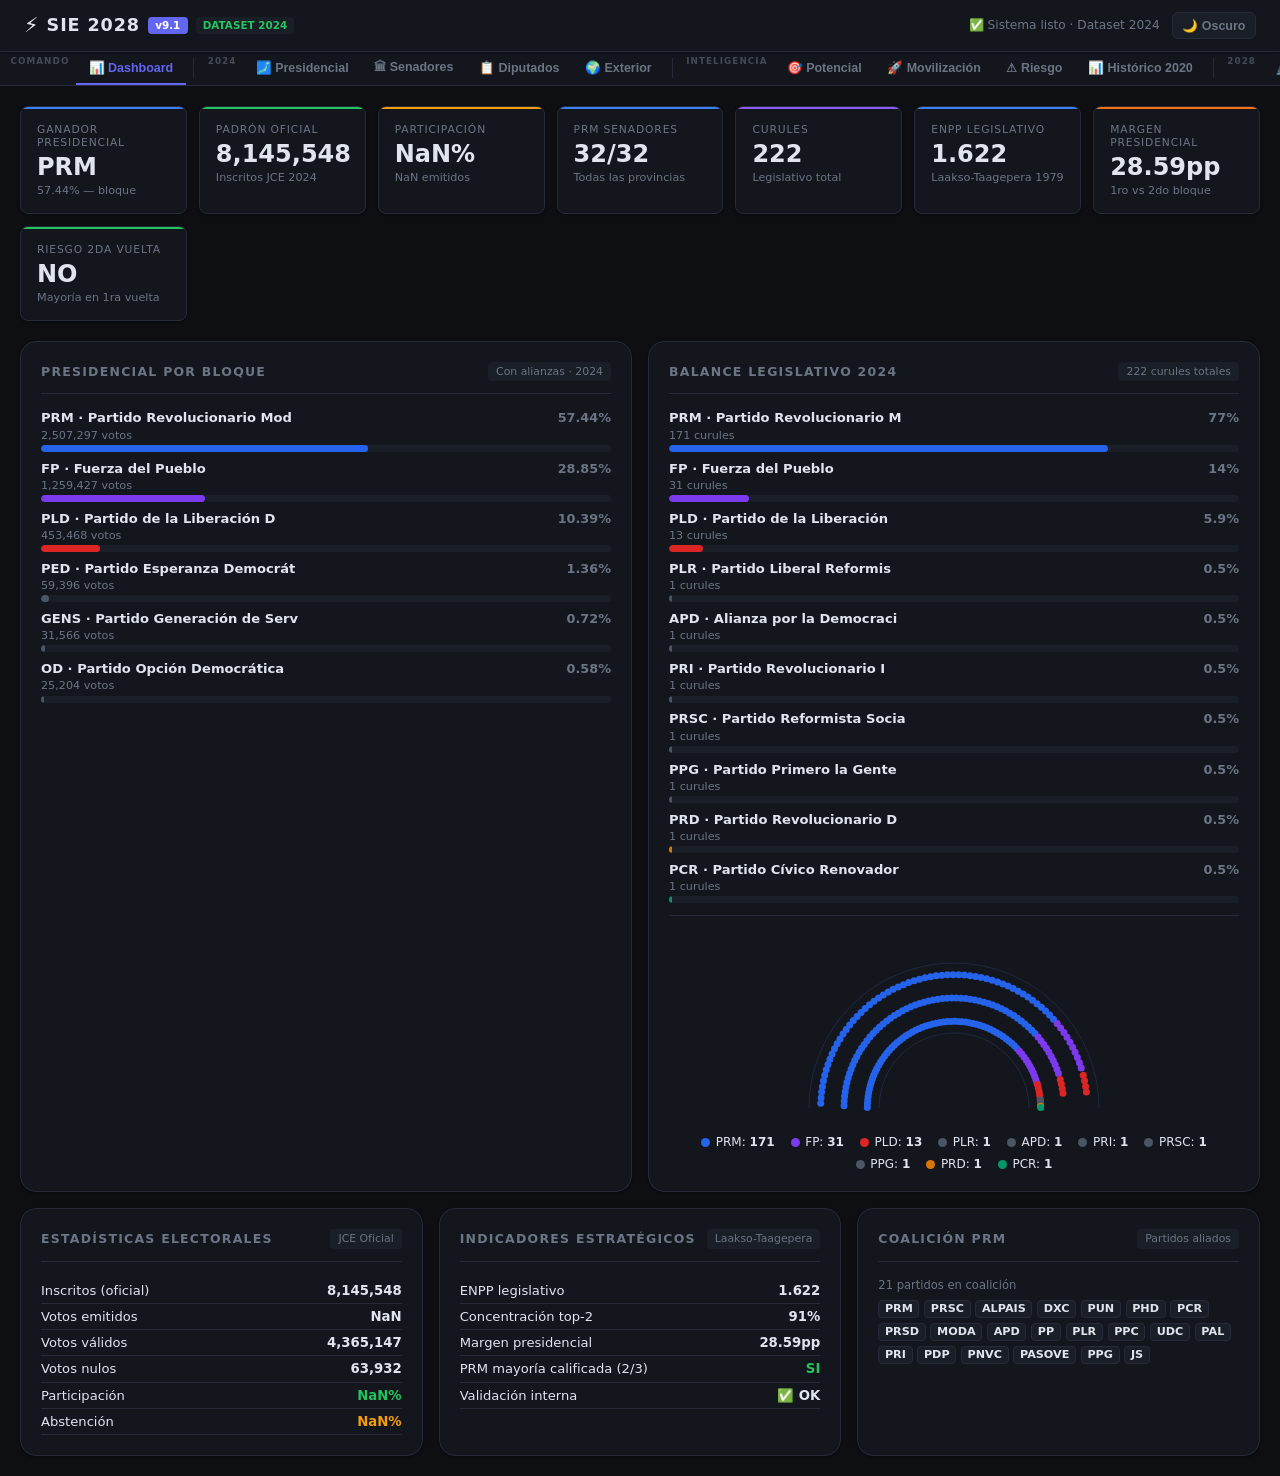
==== commit afbbb190: "Add files via upload" ====
--- a/index.html
+++ b/index.html
@@ -12,11 +12,12 @@
   <div class="brand">
     <span style="font-size:1.3rem">⚡</span>
     <span class="brand-name">SIE 2028</span>
-    <span class="badge">v8.9</span>
+    <span class="badge">v9.1</span>
     <span class="badge-ds">DATASET 2024</span>
   </div>
   <div style="display:flex;gap:.75rem;align-items:center">
     <span id="sys-status" style="font-size:.76rem;color:var(--muted)">Iniciando...</span>
+    <button class="theme-toggle" id="btn-theme" onclick="toggleTheme()" title="Alternar modo claro/oscuro">🌙 Oscuro</button>
   </div>
 </header>
 
@@ -47,6 +48,7 @@
     <span class="nav-group-label">2028</span>
     <button class="nav-btn" data-view="simulador">🔬 Simulador</button>
     <button class="nav-btn" data-view="proyeccion">📈 Proyección</button>
+    <button class="nav-btn" data-view="objetivo">🎯 Objetivo 2028</button>
   </div>
   <div class="nav-sep"></div>
   <div class="nav-group">
@@ -181,6 +183,7 @@
       <button class="level-btn active" data-level="presidencial">Presidencial</button>
       <button class="level-btn" data-level="senadores">Senadores</button>
       <button class="level-btn" data-level="diputados">Diputados</button>
+      <button class="level-btn" data-level="municipio">Municipio</button>
     </div>
     <div class="grid g2" style="margin-bottom:1rem">
       <div class="card">
@@ -221,6 +224,7 @@
       <button class="level-btn active" data-nivel="presidencial">Presidencial</button>
       <button class="level-btn" data-nivel="senadores">Senadores</button>
       <button class="level-btn" data-nivel="diputados">Diputados</button>
+      <button class="level-btn" data-nivel="municipio">Municipio</button>
     </div>
     <div class="kpi-grid" id="mov-kpis"></div>
     <div class="card">
@@ -230,7 +234,7 @@
       </div>
       <p class="note" style="margin-bottom:.75rem">Votos necesarios = ceil(Δvotos/2)+1. Factibilidad = % de abstencionistas a movilizar.</p>
       <div id="movilizacion-list"></div>
-    </div>
+        <div id="mov-resumen" style="margin-top:1rem"></div>
   </div>
 
   <div id="view-riesgo" class="view">
@@ -243,6 +247,7 @@
       <span class="level-label" style="margin-left:.75rem">Nivel:</span>
       <button class="level-btn active" data-nivel="presidencial">Presidencial</button>
       <button class="level-btn" data-nivel="senadores">Senadores</button>
+      <button class="level-btn" data-nivel="municipio">Municipio</button>
     </div>
     <div class="kpi-grid" id="riesgo-kpis"></div>
     <div class="grid g2">
@@ -300,38 +305,117 @@
   <!-- NIVEL 4: PROSPECTIVA 2028 -->
   <div id="view-simulador" class="view">
     <div class="section-title">🔬 Simulador Electoral 2028</div>
+    <div class="kpi-grid" id="sim-kpis" style="margin-bottom:.75rem"></div>
     <div class="sim-grid">
       <div class="card">
-        <div class="card-hdr"><span class="card-title">Intención de voto</span><span class="card-badge">D'Hondt + umbral 2%</span></div>
+        <div class="card-hdr"><span class="card-title">Intención de voto presidencial</span><span class="card-badge">D'Hondt + umbral 2%</span></div>
         <div id="sim-sliders" class="slider-group"></div>
-        <div style="margin-top:1rem">
-          <button id="btn-simular" style="background:var(--accent);color:#fff;border:none;padding:.6rem 1.2rem;border-radius:var(--r);font-weight:700;cursor:pointer;width:100%">▶ Simular D'Hondt</button>
+        <div style="margin-top:.75rem;display:grid;grid-template-columns:1fr 1fr;gap:.5rem">
+          <div>
+            <div style="font-size:.68rem;color:var(--muted);margin-bottom:.2rem">Participación %</div>
+            <input type="number" id="sim-participacion" min="40" max="80" value="54" style="text-align:center;font-weight:700">
+          </div>
+          <div>
+            <div style="font-size:.68rem;color:var(--muted);margin-bottom:.2rem">Alianza FP+PLD</div>
+            <select id="sim-alianza">
+              <option value="no">Sin alianza</option>
+              <option value="si">Con alianza</option>
+            </select>
+          </div>
+        </div>
+        <div style="margin-top:.75rem">
+          <button id="btn-simular" style="background:var(--accent);color:#fff;border:none;padding:.6rem 1.2rem;border-radius:var(--r);font-weight:700;cursor:pointer;width:100%">▶ Simular</button>
         </div>
         <p class="note">D'Hondt con umbral 2% — Ley Electoral RD 275-97, Art. 68</p>
       </div>
       <div class="card">
-        <div class="card-hdr"><span class="card-title">Proyección legislativa</span></div>
+        <div class="card-hdr"><span class="card-title">Proyección legislativa</span><span class="card-badge" id="sim-escenario-badge">Escenario base</span></div>
         <div id="sim-results"><p class="text-muted text-sm">Ajusta los sliders y presiona Simular.</p></div>
       </div>
     </div>
+    <div class="card" style="margin-top:1rem">
+      <div class="card-hdr"><span class="card-title">Análisis presidencial del escenario</span><span class="card-badge">Ballotage · Mayoría</span></div>
+      <div id="sim-pres-analysis"><p class="text-muted text-sm" style="padding:.5rem 0">Ejecuta la simulación para ver el análisis.</p></div>
+    </div>
   </div>
 
   <div id="view-proyeccion" class="view">
-    <div class="section-title">📈 Proyección Electoral 2028</div>
-    <div class="grid g2">
-      <div class="card">
-        <div class="card-hdr"><span class="card-title">Modelo Fundamentals</span><span class="card-badge">Abramowitz 2008 adaptado</span></div>
+    <div class="section-title">📈 Proyección Electoral 2028 — v9.1</div>
+
+    <!-- Escenarios automáticos -->
+    <div style="display:flex;gap:.75rem;margin-bottom:1rem;flex-wrap:wrap">
+      <div class="escenario-card" id="esc-pesimista">
+        <div class="escenario-label">⬇ Pesimista</div>
+        <div class="escenario-val" id="esc-p-fp">—</div>
+        <div class="escenario-sub">FP · Part. 50%</div>
+      </div>
+      <div class="escenario-card activo" id="esc-base">
+        <div class="escenario-label">● Base</div>
+        <div class="escenario-val" id="esc-b-fp">—</div>
+        <div class="escenario-sub">FP · Part. 54%</div>
+      </div>
+      <div class="escenario-card" id="esc-optimista">
+        <div class="escenario-label">⬆ Optimista</div>
+        <div class="escenario-val" id="esc-o-fp">—</div>
+        <div class="escenario-sub">FP · Part. 58%</div>
+      </div>
+    </div>
+
+    <div class="grid g2">
+      <div class="card">
+        <div class="card-hdr"><span class="card-title">Proyección nacional</span><span class="card-badge">Fundamentals + Swing v9.1</span></div>
         <div id="proy-fundamentals"></div>
-        <p class="note">Incumbencia Erikson & Wlezien +3.5pp. Desgaste -2pp por ciclo adicional. Regresión a la media 15% (Silver/538).</p>
-      </div>
+        <p class="note">Swing histórico 35% · Incumbencia ×1.02 · Fatiga -2pp · Normalización Panebianco 1988</p>
+      </div>
+      <div class="card">
+        <div class="card-hdr"><span class="card-title">Swing histórico 2020→2024</span><span class="card-badge">Por partido</span></div>
+        <div id="proy-swing"></div>
+      </div>
+    </div>
+
+    <div class="card" style="margin-top:1rem">
+      <div class="card-hdr"><span class="card-title">Proyección territorial — Top provincias</span><span class="card-badge">Swing local + movilización</span></div>
+      <div id="proy-territorial"></div>
+    </div>
+
+    <div class="grid g2" style="margin-top:1rem">
       <div class="card">
         <div class="card-hdr"><span class="card-title">Crecimiento del Padrón</span><span class="card-badge">CAGR</span></div>
         <div id="proy-padron"></div>
       </div>
-    </div>
-    <div class="card" style="margin-top:1rem">
-      <div class="card-hdr"><span class="card-title">Encuestas — Carga manual</span><span class="card-badge">Silver/538 weighting</span></div>
-      <div id="encuestas-panel"></div>
+      <div class="card">
+        <div class="card-hdr"><span class="card-title">Encuestas — Carga manual</span><span class="card-badge">Silver/538 weighting</span></div>
+        <div id="encuestas-panel"></div>
+      </div>
+    </div>
+  </div>
+
+
+  <!-- OBJETIVO 2028 -->
+  <div id="view-objetivo" class="view">
+    <div class="section-title">🎯 Objetivo Electoral 2028 — Meta FP</div>
+    <div class="kpi-grid" id="obj-kpis"></div>
+
+    <div class="grid g2" style="margin-bottom:1rem">
+      <div class="card">
+        <div class="card-hdr"><span class="card-title">Meta de votos 2028</span><span class="card-badge">Motor Meta Electoral M21</span></div>
+        <div id="obj-meta-detalle"></div>
+      </div>
+      <div class="card">
+        <div class="card-hdr"><span class="card-title">Ruta de victoria mínima</span><span class="card-badge">Motor Ruta M20</span></div>
+        <div id="obj-ruta"></div>
+      </div>
+    </div>
+
+    <div class="grid g2">
+      <div class="card">
+        <div class="card-hdr"><span class="card-title">Provincias pivot</span><span class="card-badge">Motor Pivot M19</span></div>
+        <div id="obj-pivot"></div>
+      </div>
+      <div class="card">
+        <div class="card-hdr"><span class="card-title">Ranking de prioridad de inversión</span><span class="card-badge">Motor Prioridad M22</span></div>
+        <div id="obj-prioridad"></div>
+      </div>
     </div>
   </div>
 
@@ -345,7 +429,7 @@
   </div>
 
   <div id="view-motores" class="view">
-    <div class="section-title">⚙ Estado de Motores — SIE 2028 v8.9</div>
+    <div class="section-title">⚙ Estado de Motores — SIE 2028 v9.1</div>
     <div class="grid g2">
       <div class="card"><div class="card-hdr"><span class="card-title">Activos</span></div><div id="motores-on"></div></div>
       <div class="card"><div class="card-hdr"><span class="card-title">Desactivados</span></div><div id="motores-off"></div></div>
@@ -356,5 +440,35 @@
 
 </main>
 <script src="./app.js"></script>
+
+<script>
+// ── Tabs senadores ──
+document.getElementById('sen-tab-bar').addEventListener('click', function(e){
+  var btn = e.target.closest('.tab-btn');
+  if (!btn) return;
+  var target = btn.dataset.tab;
+  document.querySelectorAll('#sen-tab-bar .tab-btn').forEach(function(b){b.classList.remove('active');});
+  document.querySelectorAll('#view-senadores .tab-panel').forEach(function(p){p.classList.remove('active');});
+  btn.classList.add('active');
+  var panel = document.getElementById(target.replace('sen-real','sen-tab-real').replace('sen-coal','sen-tab-coal'));
+  if (panel) panel.classList.add('active');
+});
+
+// ── Toggle tema claro/oscuro ──
+function toggleTheme(){
+  var isLight = document.body.classList.toggle('light');
+  document.getElementById('btn-theme').textContent = isLight ? '🌙 Oscuro' : '☀ Claro';
+  localStorage.setItem('sie-theme', isLight ? 'light' : 'dark');
+}
+// Restaurar preferencia
+(function(){
+  var t = localStorage.getItem('sie-theme');
+  if (t === 'light') {
+    document.body.classList.add('light');
+    var b = document.getElementById('btn-theme');
+    if (b) b.textContent = '🌙 Oscuro';
+  }
+})();
+</script>
 </body>
 </html>
--- a/assets/css/styles.css
+++ b/assets/css/styles.css
@@ -1,27 +1,43 @@
 
+/* ── VARIABLES — MODO OSCURO (default) ── */
 :root{
-  --bg:#0A0D14;--bg2:#111520;--bg3:#181E2E;--border:#1E2A40;
-  --text:#E2E8F0;--muted:#6B7FA3;--accent:#3B82F6;
-  --prm:#2563EB;--fp:#7C3AED;--pld:#DC2626;--prd:#D97706;--pcr:#059669;--other:#4B5563;
-  --gold:#F59E0B;--green:#10B981;--red:#EF4444;--orange:#F97316;
+  --bg:#0D0F13;--bg2:#13161C;--bg3:#1A1E26;--border:#252B38;
+  --text:#DFE4ED;--muted:#6B7585;--accent:#6366F1;
+  --prm:#3B82F6;--fp:#8B5CF6;--pld:#EF4444;--prd:#F59E0B;--pcr:#10B981;--other:#52525B;
+  --gold:#F59E0B;--green:#22C55E;--red:#EF4444;--orange:#F97316;
   --r:.5rem;--r2:1rem;
+  --shadow:0 1px 3px rgba(0,0,0,.4);
 }
+
+/* ── VARIABLES — MODO CLARO ── */
+body.light{
+  --bg:#F4F5F7;--bg2:#FFFFFF;--bg3:#ECEEF2;--border:#D1D5DB;
+  --text:#1A1C21;--muted:#6B7280;--accent:#4F46E5;
+  --prm:#2563EB;--fp:#7C3AED;--pld:#DC2626;--prd:#D97706;--pcr:#059669;--other:#52525B;
+  --gold:#D97706;--green:#16A34A;--red:#DC2626;--orange:#EA580C;
+  --shadow:0 1px 3px rgba(0,0,0,.12);
+}
+
 *{box-sizing:border-box;margin:0;padding:0}
-body{background:var(--bg);color:var(--text);font-family:'Segoe UI',system-ui,sans-serif;min-height:100vh;display:flex;flex-direction:column}
+body{background:var(--bg);color:var(--text);font-family:'Segoe UI',system-ui,sans-serif;min-height:100vh;display:flex;flex-direction:column;transition:background .25s,color .25s}
 
 /* ── TOPBAR ── */
-.topbar{background:var(--bg2);border-bottom:1px solid var(--border);padding:.75rem 1.5rem;display:flex;align-items:center;justify-content:space-between;position:sticky;top:0;z-index:100}
+.topbar{background:var(--bg2);border-bottom:1px solid var(--border);padding:.75rem 1.5rem;display:flex;align-items:center;justify-content:space-between;position:sticky;top:0;z-index:100;box-shadow:var(--shadow)}
 .brand{display:flex;align-items:center;gap:.5rem}
-.brand-name{font-size:1.1rem;font-weight:700;letter-spacing:.05em;color:#fff}
+.brand-name{font-size:1.1rem;font-weight:700;letter-spacing:.05em;color:var(--text)}
 .badge{background:var(--accent);color:#fff;font-size:.65rem;font-weight:700;padding:.15rem .45rem;border-radius:.25rem}
-.badge-ds{background:#1E3A1E;color:var(--green);border:1px solid #10B98133;font-size:.65rem;font-weight:700;padding:.15rem .45rem;border-radius:.25rem}
+.badge-ds{background:var(--bg3);color:var(--green);border:1px solid var(--green)33;font-size:.65rem;font-weight:700;padding:.15rem .45rem;border-radius:.25rem}
+
+/* ── BOTÓN MODO CLARO/OSCURO ── */
+.theme-toggle{background:var(--bg3);border:1px solid var(--border);color:var(--muted);padding:.3rem .6rem;border-radius:.375rem;cursor:pointer;font-size:.78rem;font-weight:600;transition:all .15s;display:flex;align-items:center;gap:.3rem}
+.theme-toggle:hover{color:var(--text);border-color:var(--accent)}
 
 /* ── NAV JERÁRQUICO ── */
 .nav{background:var(--bg2);border-bottom:1px solid var(--border);display:flex;align-items:stretch;overflow-x:auto;scrollbar-width:none;gap:0}
 .nav::-webkit-scrollbar{display:none}
 .nav-group{display:flex;align-items:stretch;gap:0;padding:0 .25rem;position:relative}
-.nav-group-label{font-size:.55rem;font-weight:800;letter-spacing:.12em;color:var(--muted);text-transform:uppercase;padding:.28rem .4rem 0;display:flex;align-items:flex-start;white-space:nowrap;opacity:.6}
-.nav-sep{width:1px;background:var(--border);margin:.4rem 0;flex-shrink:0}
+.nav-group-label{font-size:.55rem;font-weight:800;letter-spacing:.12em;color:var(--muted);text-transform:uppercase;padding:.28rem .4rem 0;display:flex;align-items:flex-start;white-space:nowrap;opacity:.55;pointer-events:none}
+.nav-sep{width:1px;background:var(--border);margin:.4rem .2rem;flex-shrink:0;align-self:stretch}
 .nav-btn{background:none;border:none;color:var(--muted);padding:.5rem .8rem;font-size:.78rem;font-weight:600;cursor:pointer;border-bottom:2px solid transparent;transition:all .2s;white-space:nowrap;display:flex;align-items:center;gap:.3rem}
 .nav-btn:hover{color:var(--text)}.nav-btn.active{color:var(--accent);border-bottom-color:var(--accent)}
 
@@ -32,26 +48,26 @@
 .g2{grid-template-columns:repeat(2,1fr)}.g3{grid-template-columns:repeat(3,1fr)}.g4{grid-template-columns:repeat(4,1fr)}
 
 /* ── CARDS ── */
-.card{background:var(--bg2);border:1px solid var(--border);border-radius:var(--r2);padding:1.25rem}
+.card{background:var(--bg2);border:1px solid var(--border);border-radius:var(--r2);padding:1.25rem;box-shadow:var(--shadow)}
 .card-hdr{display:flex;align-items:center;justify-content:space-between;margin-bottom:1rem;padding-bottom:.75rem;border-bottom:1px solid var(--border)}
 .card-title{font-size:.78rem;font-weight:700;text-transform:uppercase;letter-spacing:.1em;color:var(--muted)}
 .card-badge{font-size:.68rem;color:var(--muted);background:var(--bg3);padding:.2rem .5rem;border-radius:.25rem}
 
 /* ── KPIs ── */
 .kpi-grid{display:grid;grid-template-columns:repeat(auto-fit,minmax(150px,1fr));gap:.75rem;margin-bottom:1.25rem}
-.kpi{background:var(--bg2);border:1px solid var(--border);border-radius:var(--r);padding:1rem;position:relative;overflow:hidden}
+.kpi{background:var(--bg2);border:1px solid var(--border);border-radius:var(--r);padding:1rem;position:relative;overflow:hidden;box-shadow:var(--shadow)}
 .kpi::before{content:'';position:absolute;top:0;left:0;right:0;height:2px}
 .kpi.blue::before{background:var(--prm)}.kpi.purple::before{background:var(--fp)}
 .kpi.green::before{background:var(--green)}.kpi.gold::before{background:var(--gold)}
 .kpi.red::before{background:var(--red)}.kpi.orange::before{background:var(--orange)}
 .kpi-label{font-size:.67rem;text-transform:uppercase;letter-spacing:.08em;color:var(--muted);margin-bottom:.4rem}
-.kpi-val{font-size:1.5rem;font-weight:800;line-height:1}
+.kpi-val{font-size:1.5rem;font-weight:800;line-height:1;color:var(--text)}
 .kpi-sub{font-size:.7rem;color:var(--muted);margin-top:.3rem}
 
 /* ── BARS ── */
 .bar-list{display:flex;flex-direction:column;gap:.55rem}
 .bar-hdr{display:flex;justify-content:space-between;align-items:center;margin-bottom:.2rem}
-.bar-label{font-size:.82rem;font-weight:600}.bar-pct{font-size:.8rem;font-weight:700;color:var(--muted)}
+.bar-label{font-size:.82rem;font-weight:600;color:var(--text)}.bar-pct{font-size:.8rem;font-weight:700;color:var(--muted)}
 .bar-track{background:var(--bg3);border-radius:99px;height:7px;overflow:hidden}
 .bar-fill{height:100%;border-radius:99px;transition:width 1s cubic-bezier(.4,0,.2,1)}
 
@@ -66,21 +82,24 @@
 
 /* ── RISK BADGES ── */
 .risk-badge{display:inline-block;font-size:.63rem;font-weight:700;padding:.1rem .32rem;border-radius:.2rem;margin-top:.28rem}
-.risk-alto{background:#3D1A1A;color:var(--red);border:1px solid #EF444433}
-.risk-medio{background:#3D2A0A;color:var(--gold);border:1px solid #F59E0B33}
-.risk-bajo{background:#0D2010;color:var(--green);border:1px solid #10B98133}
+.risk-alto{background:#3D1A1A;color:var(--red);border:1px solid var(--red)33}
+.risk-medio{background:#3D2A0A;color:var(--gold);border:1px solid var(--gold)33}
+.risk-bajo{background:#0D2010;color:var(--green);border:1px solid var(--green)33}
+body.light .risk-alto{background:#FEE2E2;color:#B91C1C;border-color:#FCA5A5}
+body.light .risk-medio{background:#FEF3C7;color:#92400E;border-color:#FCD34D}
+body.light .risk-bajo{background:#DCFCE7;color:#166534;border-color:#86EFAC}
 
-/* ── TABS (senadores real vs coalición) ── */
-.tab-bar{display:flex;gap:.25rem;margin-bottom:.75rem;border-bottom:1px solid var(--border);padding-bottom:0}
+/* ── TABS ── */
+.tab-bar{display:flex;gap:.25rem;margin-bottom:.75rem;border-bottom:1px solid var(--border)}
 .tab-btn{background:none;border:none;border-bottom:2px solid transparent;color:var(--muted);padding:.4rem .9rem;font-size:.78rem;font-weight:600;cursor:pointer;transition:all .2s}
 .tab-btn.active{color:var(--accent);border-bottom-color:var(--accent)}
 .tab-panel{display:none}.tab-panel.active{display:block}
 
-/* ── LEVEL SELECTOR (potencial / movilización / riesgo) ── */
-.level-selector{display:flex;align-items:center;gap:.35rem;margin-bottom:1rem;flex-wrap:wrap}
-.level-label{font-size:.7rem;font-weight:700;text-transform:uppercase;letter-spacing:.08em;color:var(--muted)}
-.level-btn{background:var(--bg3);border:1px solid var(--border);color:var(--muted);padding:.28rem .65rem;font-size:.74rem;font-weight:600;border-radius:.3rem;cursor:pointer;transition:all .15s}
-.level-btn:hover{color:var(--text)}
+/* ── LEVEL SELECTOR ── */
+.level-selector,.view-tabs{display:flex;align-items:center;gap:.35rem;margin-bottom:1rem;flex-wrap:wrap}
+.level-label,.view-tabs-label{font-size:.65rem;font-weight:700;text-transform:uppercase;letter-spacing:.08em;color:var(--muted);margin-right:.25rem}
+.level-btn{background:var(--bg3);color:var(--muted);border:1px solid var(--border);padding:.28rem .75rem;border-radius:.3rem;font-size:.72rem;font-weight:700;cursor:pointer;text-transform:capitalize;transition:all .15s}
+.level-btn:hover{color:var(--text);border-color:var(--accent)}
 .level-btn.active{background:var(--accent);color:#fff;border-color:var(--accent)}
 
 /* ── SIMULADOR ── */
@@ -91,20 +110,25 @@
 .slider-val{font-size:.76rem;font-weight:700;text-align:right;color:var(--muted)}
 input[type=range]{-webkit-appearance:none;width:100%;height:5px;border-radius:99px;background:var(--bg3);outline:none;cursor:pointer}
 input[type=range]::-webkit-slider-thumb{-webkit-appearance:none;width:14px;height:14px;border-radius:50%;background:var(--accent);cursor:pointer}
+input[type=text],input[type=number],input[type=date],select{background:var(--bg3);border:1px solid var(--border);color:var(--text);padding:.32rem .45rem;border-radius:var(--r);font-size:.76rem;width:100%;transition:border-color .15s}
+input[type=text]:focus,input[type=number]:focus,input[type=date]:focus,select:focus{outline:none;border-color:var(--accent)}
 
 /* ── REPLAY ── */
 .replay-step{background:var(--bg3);border:1px solid var(--border);border-radius:var(--r);padding:.6rem .9rem;display:flex;align-items:center;gap:.5rem;margin-bottom:.35rem}
-.replay-step.ok{border-color:#10B98133;background:#0D1F14}
-.replay-step.fail{border-color:#EF444433;background:#1F0D0D}
+.replay-step.ok{border-color:var(--green)33}
+.replay-step.fail{border-color:var(--red)33}
+body.light .replay-step.ok{background:#F0FDF4;border-color:#86EFAC}
+body.light .replay-step.fail{background:#FEF2F2;border-color:#FCA5A5}
 .replay-icon{font-size:.95rem;min-width:1.3rem}
-.replay-name{font-size:.8rem;font-weight:600;flex:1}
+.replay-name{font-size:.8rem;font-weight:600;flex:1;color:var(--text)}
 .replay-status{font-size:.7rem;color:var(--muted)}
 
 /* ── MISC ── */
-.section-title{font-size:1.1rem;font-weight:700;margin-bottom:1rem;display:flex;align-items:center;gap:.5rem}
+.section-title{font-size:1.1rem;font-weight:700;margin-bottom:1rem;display:flex;align-items:center;gap:.5rem;color:var(--text)}
 .tag{display:inline-block;font-size:.63rem;font-weight:700;padding:.1rem .35rem;border-radius:.2rem}
-.tag-on{background:#0D2010;color:var(--green);border:1px solid #10B98133}
-.tag-off{background:#1A1A1A;color:var(--muted);border:1px solid var(--border)}
+.tag-on{background:#0D2010;color:var(--green);border:1px solid var(--green)33}
+.tag-off{background:var(--bg3);color:var(--muted);border:1px solid var(--border)}
+body.light .tag-on{background:#DCFCE7;color:#166534;border-color:#86EFAC}
 .divider{height:1px;background:var(--border);margin:.75rem 0}
 .text-muted{color:var(--muted)}.text-sm{font-size:.82rem}.fw7{font-weight:700}
 .flex{display:flex}.jb{justify-content:space-between}
@@ -115,23 +139,22 @@
 .mov-card{background:var(--bg3);border:1px solid var(--border);border-radius:var(--r);padding:.75rem;margin-bottom:.4rem}
 .fact-alta{color:var(--green)}.fact-media{color:var(--gold)}.fact-baja{color:var(--red)}
 
-/* ── MAPA CONTROL (dashboard) ── */
+/* ── MAPA CONTROL ── */
 .mapa-control-grid{display:grid;grid-template-columns:repeat(auto-fill,minmax(86px,1fr));gap:3px}
 .mapa-prov{border-radius:.3rem;padding:.35rem .45rem;font-size:.68rem;font-weight:700;transition:opacity .2s;cursor:default}
 .mapa-prov:hover{opacity:.85}
 .mapa-prov .mp-name{font-size:.6rem;font-weight:400;opacity:.75;display:block;white-space:nowrap;overflow:hidden;text-overflow:ellipsis}
 
+/* ── ESCENARIO CARDS (proyección v9.1) ── */
+.escenario-card{background:var(--bg3);border:1px solid var(--border);border-radius:var(--r);padding:.9rem;flex:1;min-width:0}
+.escenario-card.activo{border-color:var(--accent);background:var(--bg2)}
+.escenario-label{font-size:.65rem;font-weight:800;text-transform:uppercase;letter-spacing:.08em;color:var(--muted);margin-bottom:.5rem}
+.escenario-val{font-size:1.35rem;font-weight:800;line-height:1;color:var(--text)}
+.escenario-sub{font-size:.68rem;color:var(--muted);margin-top:.2rem}
+
+/* ── OBJETIVO / META ── */
+.meta-progress-track{background:var(--bg3);border-radius:99px;height:12px;overflow:hidden;margin:.5rem 0}
+.meta-progress-fill{height:100%;border-radius:99px;transition:width 1s ease}
+.meta-partido-row{display:flex;align-items:center;gap:.6rem;padding:.5rem 0;border-bottom:1px solid var(--border)}
+
 @media(max-width:720px){.g2,.g3,.g4{grid-template-columns:1fr}.sim-grid{grid-template-columns:1fr}.nav-group-label{display:none}}
-
-/* ── v8.5 — Navegación jerárquica ── */
-.nav-group-label{display:flex;align-items:center;padding:0 .6rem;font-size:.58rem;font-weight:700;text-transform:uppercase;letter-spacing:.1em;color:#3B4D6B;white-space:nowrap;pointer-events:none}
-.nav-sep{width:1px;background:var(--border);margin:.4rem .2rem;align-self:stretch}
-/* ── v8.5 — Tabs de nivel electoral ── */
-.view-tabs{display:flex;gap:.35rem;margin-bottom:1rem;align-items:center}
-.view-tabs-label{font-size:.65rem;font-weight:700;text-transform:uppercase;letter-spacing:.08em;color:var(--muted);margin-right:.25rem}
-/* level-selector heredado — mismo estilo que view-tabs */
-.level-selector{display:flex;gap:.35rem;margin-bottom:1rem;align-items:center}
-.level-label{font-size:.65rem;font-weight:700;text-transform:uppercase;letter-spacing:.08em;color:var(--muted);margin-right:.25rem}
-.level-btn{background:var(--bg3);color:var(--muted);border:1px solid var(--border);padding:.28rem .75rem;border-radius:.3rem;font-size:.72rem;font-weight:700;cursor:pointer;text-transform:capitalize;transition:all .15s}
-.level-btn:hover{color:var(--text);border-color:var(--accent)}
-.level-btn.active{background:var(--accent);color:#fff;border-color:var(--accent)}
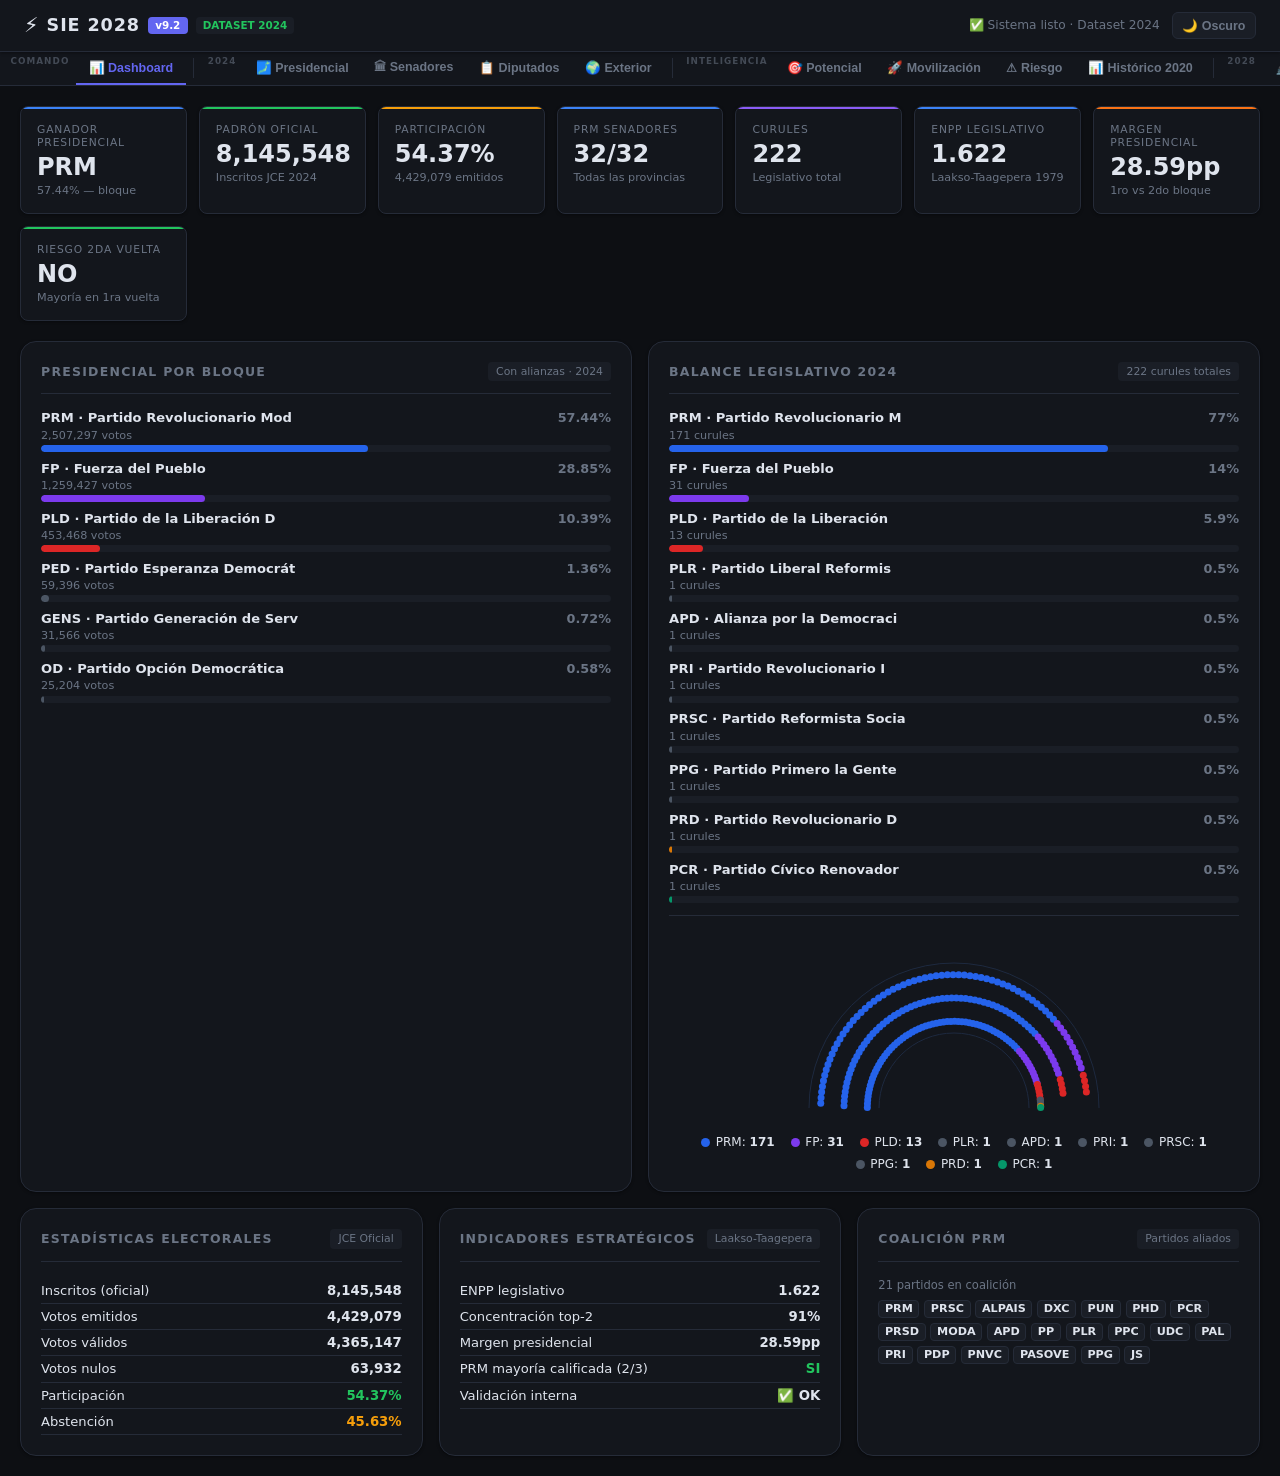
==== commit 4b1d95dd: "Add files via upload" ====
--- a/index.html
+++ b/index.html
@@ -12,7 +12,7 @@
   <div class="brand">
     <span style="font-size:1.3rem">⚡</span>
     <span class="brand-name">SIE 2028</span>
-    <span class="badge">v9.1</span>
+    <span class="badge">v9.2</span>
     <span class="badge-ds">DATASET 2024</span>
   </div>
   <div style="display:flex;gap:.75rem;align-items:center">
@@ -305,42 +305,78 @@
   <!-- NIVEL 4: PROSPECTIVA 2028 -->
   <div id="view-simulador" class="view">
     <div class="section-title">🔬 Simulador Electoral 2028</div>
+
+    <!-- Selector de nivel -->
+    <div class="level-selector" id="sim-nivel-bar">
+      <span class="level-label">Nivel:</span>
+      <button class="level-btn active" data-level="presidencial">Presidencial</button>
+      <button class="level-btn" data-level="senadores">Senadores</button>
+      <button class="level-btn" data-level="diputados">Diputados</button>
+    </div>
+
     <div class="kpi-grid" id="sim-kpis" style="margin-bottom:.75rem"></div>
+
     <div class="sim-grid">
       <div class="card">
-        <div class="card-hdr"><span class="card-title">Intención de voto presidencial</span><span class="card-badge">D'Hondt + umbral 2%</span></div>
+        <div class="card-hdr">
+          <span class="card-title">Intención de voto</span>
+          <span class="card-badge">Arrastra · Cambia en tiempo real</span>
+        </div>
         <div id="sim-sliders" class="slider-group"></div>
+
+        <!-- Variables adicionales -->
+        <div style="margin-top:1rem;border-top:1px solid var(--border);padding-top:.75rem">
+          <div style="font-size:.68rem;font-weight:700;text-transform:uppercase;letter-spacing:.08em;color:var(--muted);margin-bottom:.5rem">Variables del escenario</div>
+          <div style="display:grid;grid-template-columns:1fr 1fr;gap:.5rem">
+            <div>
+              <div style="font-size:.67rem;color:var(--muted);margin-bottom:.2rem">Participación 2028 (%)</div>
+              <input type="number" id="sim-participacion" min="35" max="80" value="54" style="text-align:center;font-weight:700" onchange="runSimulation()">
+            </div>
+            <div>
+              <div style="font-size:.67rem;color:var(--muted);margin-bottom:.2rem">Alianza FP+PLD</div>
+              <select id="sim-alianza" onchange="runSimulation()">
+                <option value="no">Sin alianza</option>
+                <option value="si">Con alianza FP+PLD</option>
+              </select>
+            </div>
+            <div>
+              <div style="font-size:.67rem;color:var(--muted);margin-bottom:.2rem">Encuesta PRM (%)</div>
+              <input type="number" id="sim-enc-prm" min="0" max="80" placeholder="—" style="text-align:center" onchange="runSimulation()">
+            </div>
+            <div>
+              <div style="font-size:.67rem;color:var(--muted);margin-bottom:.2rem">Encuesta FP (%)</div>
+              <input type="number" id="sim-enc-fp" min="0" max="80" placeholder="—" style="text-align:center" onchange="runSimulation()">
+            </div>
+          </div>
+          <p class="note">Encuesta: promedia 50/50 con el modelo · Participación ajusta votos absolutos</p>
+        </div>
+
         <div style="margin-top:.75rem;display:grid;grid-template-columns:1fr 1fr;gap:.5rem">
-          <div>
-            <div style="font-size:.68rem;color:var(--muted);margin-bottom:.2rem">Participación %</div>
-            <input type="number" id="sim-participacion" min="40" max="80" value="54" style="text-align:center;font-weight:700">
-          </div>
-          <div>
-            <div style="font-size:.68rem;color:var(--muted);margin-bottom:.2rem">Alianza FP+PLD</div>
-            <select id="sim-alianza">
-              <option value="no">Sin alianza</option>
-              <option value="si">Con alianza</option>
-            </select>
-          </div>
-        </div>
-        <div style="margin-top:.75rem">
-          <button id="btn-simular" style="background:var(--accent);color:#fff;border:none;padding:.6rem 1.2rem;border-radius:var(--r);font-weight:700;cursor:pointer;width:100%">▶ Simular</button>
-        </div>
-        <p class="note">D'Hondt con umbral 2% — Ley Electoral RD 275-97, Art. 68</p>
-      </div>
-      <div class="card">
-        <div class="card-hdr"><span class="card-title">Proyección legislativa</span><span class="card-badge" id="sim-escenario-badge">Escenario base</span></div>
-        <div id="sim-results"><p class="text-muted text-sm">Ajusta los sliders y presiona Simular.</p></div>
-      </div>
-    </div>
-    <div class="card" style="margin-top:1rem">
-      <div class="card-hdr"><span class="card-title">Análisis presidencial del escenario</span><span class="card-badge">Ballotage · Mayoría</span></div>
+          <button id="btn-simular" style="background:var(--accent);color:#fff;border:none;padding:.55rem .9rem;border-radius:var(--r);font-weight:700;cursor:pointer">▶ Simular</button>
+          <button id="btn-sim-reset" style="background:var(--bg3);color:var(--muted);border:1px solid var(--border);padding:.55rem .9rem;border-radius:var(--r);font-weight:700;cursor:pointer">↺ Valores 2024</button>
+        </div>
+      </div>
+
+      <div class="card">
+        <div class="card-hdr">
+          <span class="card-title">Resultado proyectado</span>
+          <span class="card-badge" id="sim-escenario-badge">Presidencial</span>
+        </div>
+        <div id="sim-results"><p class="text-muted text-sm">Ajusta los sliders — actualiza en tiempo real.</p></div>
+      </div>
+    </div>
+
+    <div class="card" style="margin-top:1rem">
+      <div class="card-hdr">
+        <span class="card-title">Análisis del escenario</span>
+        <span class="card-badge">Ballotage · Mayorías · Variables</span>
+      </div>
       <div id="sim-pres-analysis"><p class="text-muted text-sm" style="padding:.5rem 0">Ejecuta la simulación para ver el análisis.</p></div>
     </div>
   </div>
 
   <div id="view-proyeccion" class="view">
-    <div class="section-title">📈 Proyección Electoral 2028 — v9.1</div>
+    <div class="section-title">📈 Proyección Electoral 2028 — v9.2</div>
 
     <!-- Escenarios automáticos -->
     <div style="display:flex;gap:.75rem;margin-bottom:1rem;flex-wrap:wrap">
@@ -363,7 +399,7 @@
 
     <div class="grid g2">
       <div class="card">
-        <div class="card-hdr"><span class="card-title">Proyección nacional</span><span class="card-badge">Fundamentals + Swing v9.1</span></div>
+        <div class="card-hdr"><span class="card-title">Proyección nacional</span><span class="card-badge">Fundamentals + Swing v9.2</span></div>
         <div id="proy-fundamentals"></div>
         <p class="note">Swing histórico 35% · Incumbencia ×1.02 · Fatiga -2pp · Normalización Panebianco 1988</p>
       </div>
@@ -393,27 +429,48 @@
 
   <!-- OBJETIVO 2028 -->
   <div id="view-objetivo" class="view">
-    <div class="section-title">🎯 Objetivo Electoral 2028 — Meta FP</div>
+    <div class="section-title">🎯 Objetivo Electoral 2028</div>
+
+    <!-- Selector de nivel -->
+    <div class="level-selector" id="obj-nivel-bar">
+      <span class="level-label">Nivel:</span>
+      <button class="level-btn active" data-level="presidencial">Presidencial</button>
+      <button class="level-btn" data-level="senadores">Senadores</button>
+      <button class="level-btn" data-level="diputados">Diputados</button>
+    </div>
+
     <div class="kpi-grid" id="obj-kpis"></div>
 
     <div class="grid g2" style="margin-bottom:1rem">
       <div class="card">
-        <div class="card-hdr"><span class="card-title">Meta de votos 2028</span><span class="card-badge">Motor Meta Electoral M21</span></div>
+        <div class="card-hdr">
+          <span class="card-title">Meta y escenarios</span>
+          <span class="card-badge">Motores M20 · M21</span>
+        </div>
         <div id="obj-meta-detalle"></div>
       </div>
       <div class="card">
-        <div class="card-hdr"><span class="card-title">Ruta de victoria mínima</span><span class="card-badge">Motor Ruta M20</span></div>
+        <div class="card-hdr">
+          <span class="card-title">Ruta de victoria</span>
+          <span class="card-badge">Provincias clave · M20</span>
+        </div>
         <div id="obj-ruta"></div>
       </div>
     </div>
 
     <div class="grid g2">
       <div class="card">
-        <div class="card-hdr"><span class="card-title">Provincias pivot</span><span class="card-badge">Motor Pivot M19</span></div>
+        <div class="card-hdr">
+          <span class="card-title">Provincias pivot</span>
+          <span class="card-badge">Motor Pivot M19</span>
+        </div>
         <div id="obj-pivot"></div>
       </div>
       <div class="card">
-        <div class="card-hdr"><span class="card-title">Ranking de prioridad de inversión</span><span class="card-badge">Motor Prioridad M22</span></div>
+        <div class="card-hdr">
+          <span class="card-title">Prioridad de inversión</span>
+          <span class="card-badge">Motor Prioridad M22</span>
+        </div>
         <div id="obj-prioridad"></div>
       </div>
     </div>
@@ -429,7 +486,7 @@
   </div>
 
   <div id="view-motores" class="view">
-    <div class="section-title">⚙ Estado de Motores — SIE 2028 v9.1</div>
+    <div class="section-title">⚙ Estado de Motores — SIE 2028 v9.2</div>
     <div class="grid g2">
       <div class="card"><div class="card-hdr"><span class="card-title">Activos</span></div><div id="motores-on"></div></div>
       <div class="card"><div class="card-hdr"><span class="card-title">Desactivados</span></div><div id="motores-off"></div></div>
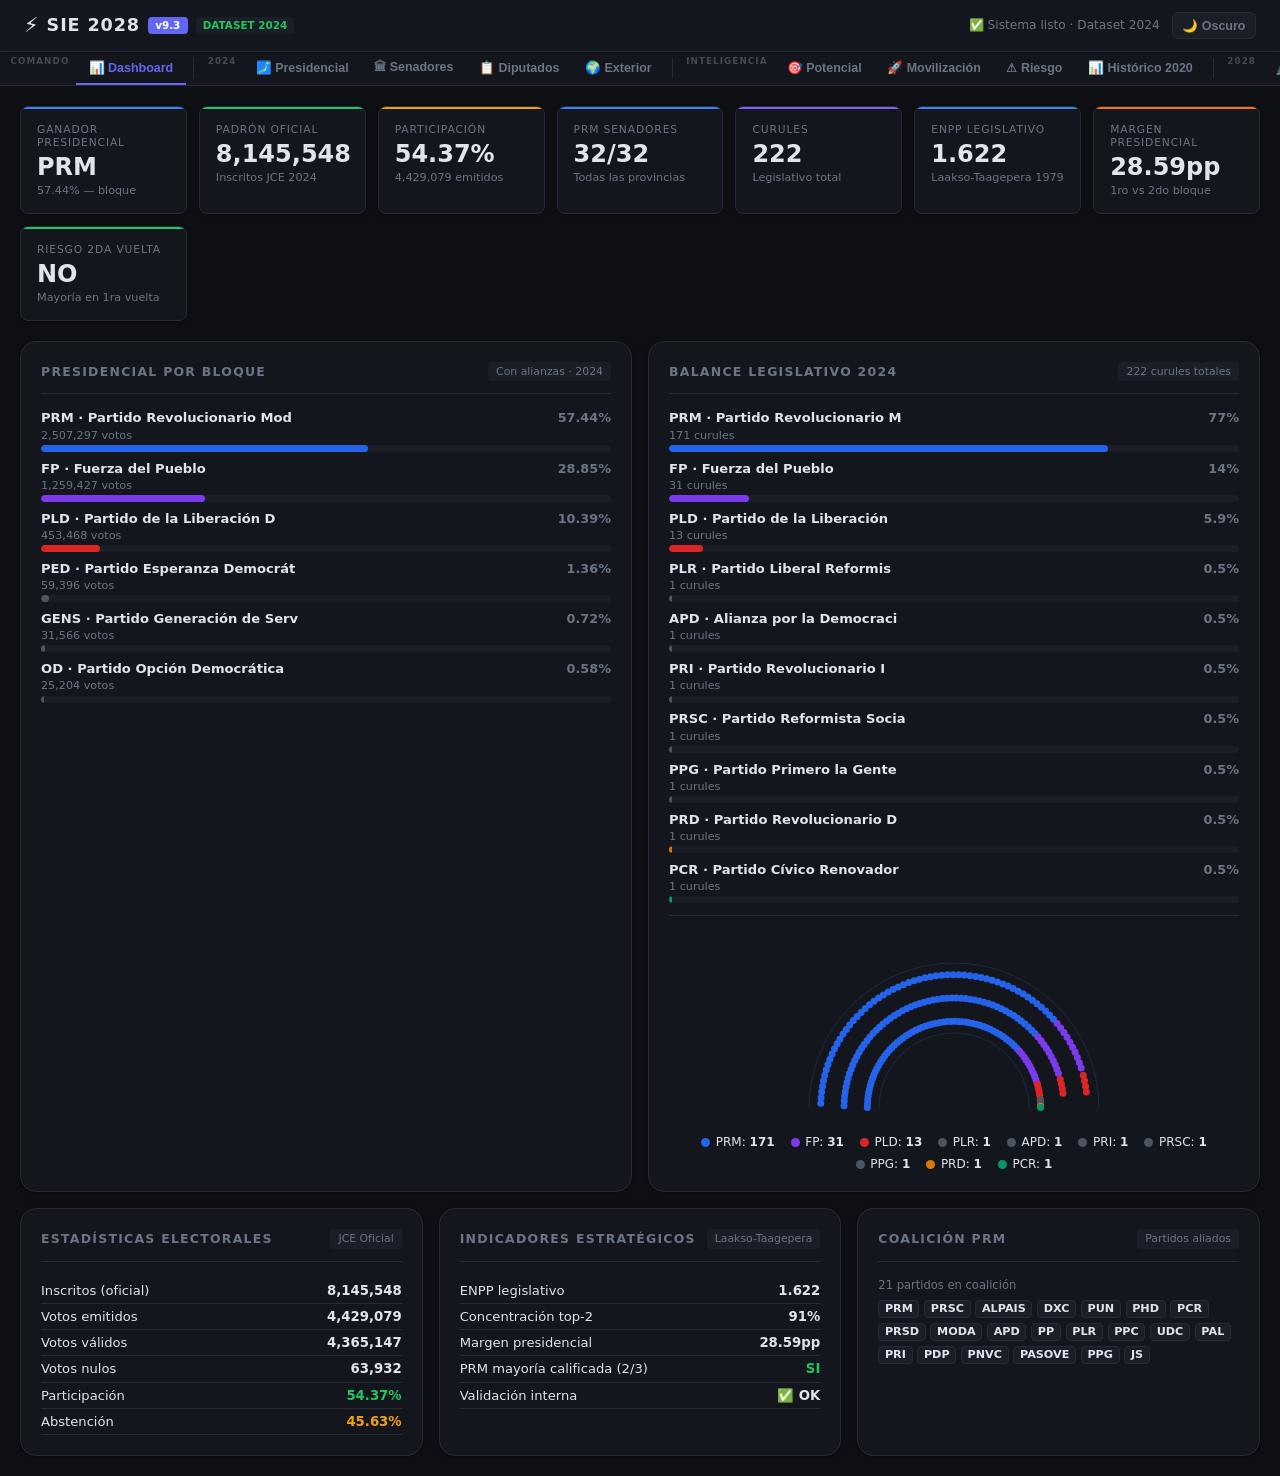
==== commit f3eda0d5: "Add files via upload" ====
--- a/index.html
+++ b/index.html
@@ -12,7 +12,7 @@
   <div class="brand">
     <span style="font-size:1.3rem">⚡</span>
     <span class="brand-name">SIE 2028</span>
-    <span class="badge">v9.2</span>
+    <span class="badge">v9.3</span>
     <span class="badge-ds">DATASET 2024</span>
   </div>
   <div style="display:flex;gap:.75rem;align-items:center">
@@ -376,7 +376,7 @@
   </div>
 
   <div id="view-proyeccion" class="view">
-    <div class="section-title">📈 Proyección Electoral 2028 — v9.2</div>
+    <div class="section-title">📈 Proyección Electoral 2028 — v9.3</div>
 
     <!-- Escenarios automáticos -->
     <div style="display:flex;gap:.75rem;margin-bottom:1rem;flex-wrap:wrap">
@@ -399,7 +399,7 @@
 
     <div class="grid g2">
       <div class="card">
-        <div class="card-hdr"><span class="card-title">Proyección nacional</span><span class="card-badge">Fundamentals + Swing v9.2</span></div>
+        <div class="card-hdr"><span class="card-title">Proyección nacional</span><span class="card-badge">Fundamentals + Swing v9.3</span></div>
         <div id="proy-fundamentals"></div>
         <p class="note">Swing histórico 35% · Incumbencia ×1.02 · Fatiga -2pp · Normalización Panebianco 1988</p>
       </div>
@@ -423,6 +423,24 @@
         <div class="card-hdr"><span class="card-title">Encuestas — Carga manual</span><span class="card-badge">Silver/538 weighting</span></div>
         <div id="encuestas-panel"></div>
       </div>
+    </div>
+
+    <!-- Proyección Senadores 2028 -->
+    <div class="card" style="margin-top:1rem">
+      <div class="card-hdr">
+        <span class="card-title">Proyección Senadores 2028</span>
+        <span class="card-badge">Por provincia · Swing presidencial</span>
+      </div>
+      <div id="proy-sen-territorial"></div>
+    </div>
+
+    <!-- Proyección Diputados 2028 -->
+    <div class="card" style="margin-top:1rem">
+      <div class="card-hdr">
+        <span class="card-title">Proyección Diputados 2028</span>
+        <span class="card-badge">Top circunscripciones · FP</span>
+      </div>
+      <div id="proy-dip-territorial"></div>
     </div>
   </div>
 
@@ -486,7 +504,7 @@
   </div>
 
   <div id="view-motores" class="view">
-    <div class="section-title">⚙ Estado de Motores — SIE 2028 v9.2</div>
+    <div class="section-title">⚙ Estado de Motores — SIE 2028 v9.3</div>
     <div class="grid g2">
       <div class="card"><div class="card-hdr"><span class="card-title">Activos</span></div><div id="motores-on"></div></div>
       <div class="card"><div class="card-hdr"><span class="card-title">Desactivados</span></div><div id="motores-off"></div></div>
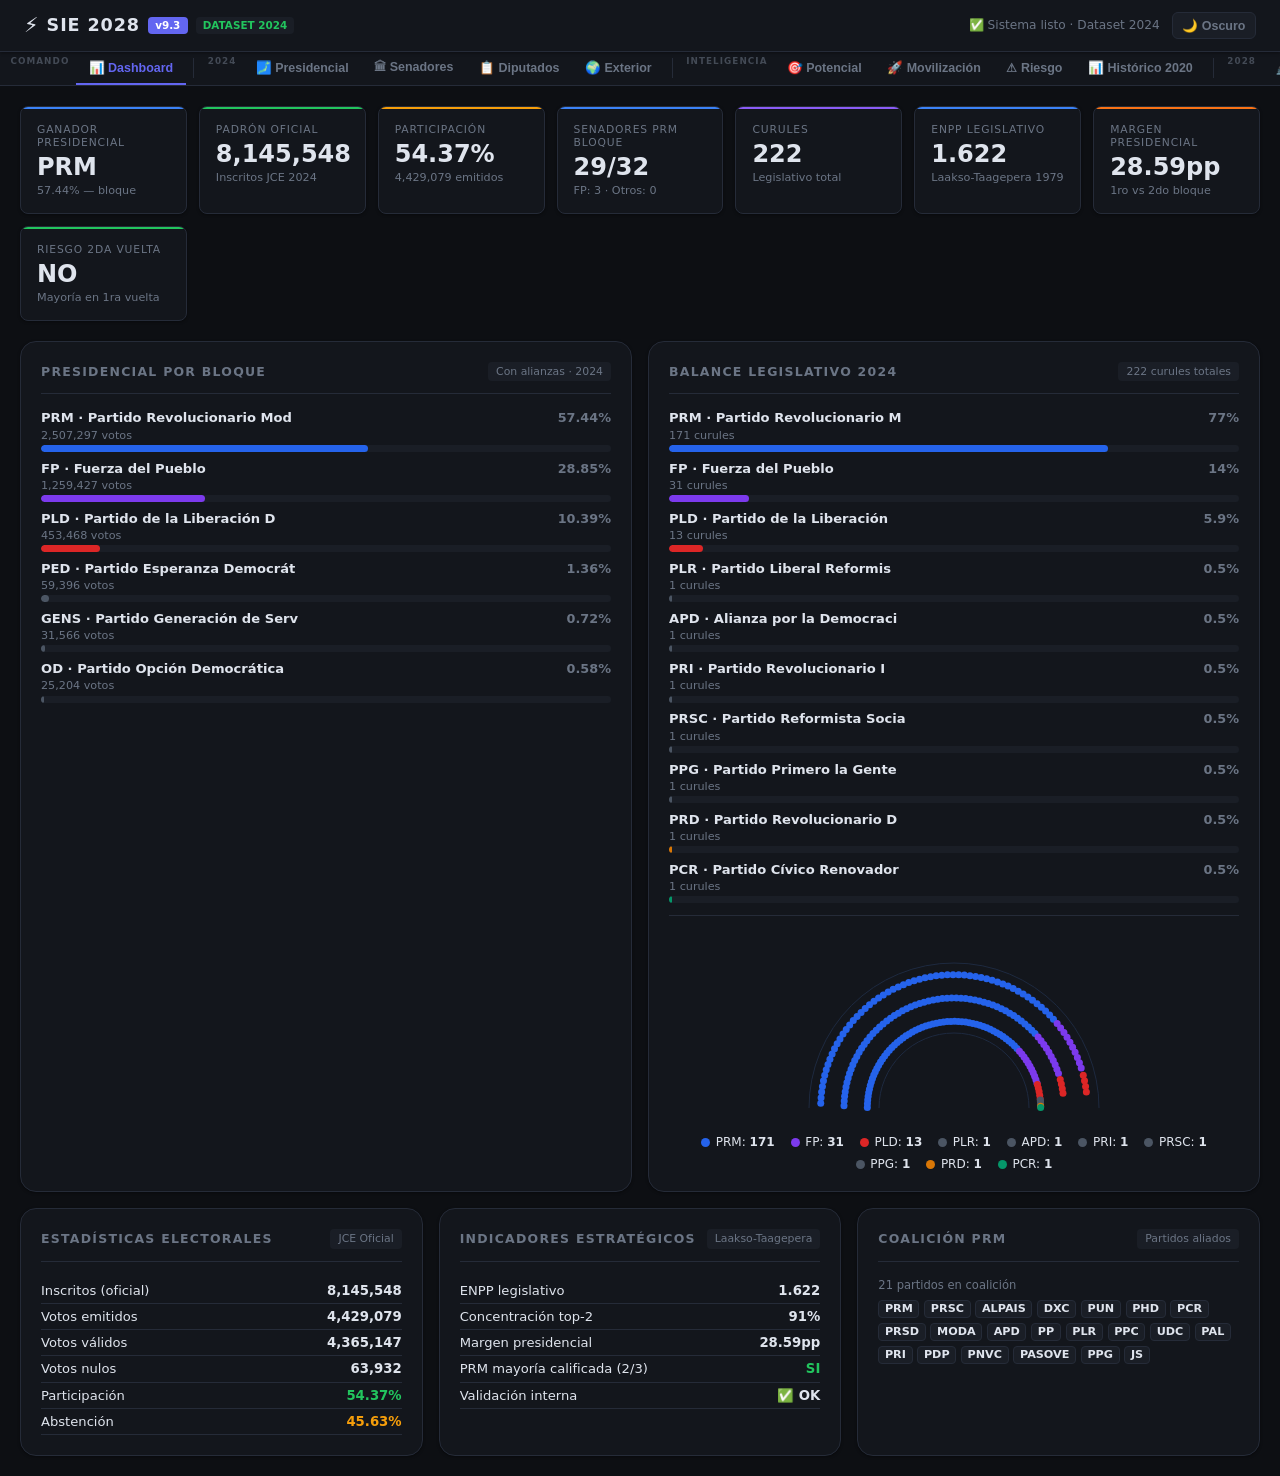
==== commit 7c00e454: "Add files via upload" ====
--- a/index.html
+++ b/index.html
@@ -177,13 +177,14 @@
   <!-- NIVEL 3: INTELIGENCIA ESTRATÉGICA -->
   <div id="view-potencial" class="view">
     <div class="section-title">🎯 Potencial Electoral por Territorio</div>
-    <!-- Selector de nivel electoral -->
+    <!-- Selector de nivel electoral y granularidad territorial -->
     <div class="level-selector" id="pot-level-bar">
-      <span class="level-label">Nivel:</span>
+      <span class="level-label">Nivel electoral:</span>
       <button class="level-btn active" data-level="presidencial">Presidencial</button>
       <button class="level-btn" data-level="senadores">Senadores</button>
       <button class="level-btn" data-level="diputados">Diputados</button>
-      <button class="level-btn" data-level="municipio">Municipio</button>
+      <span class="level-label" style="margin-left:.5rem">Granularidad:</span>
+      <button class="level-btn" data-level="municipio">Por municipio</button>
     </div>
     <div class="grid g2" style="margin-bottom:1rem">
       <div class="card">
@@ -224,7 +225,8 @@
       <button class="level-btn active" data-nivel="presidencial">Presidencial</button>
       <button class="level-btn" data-nivel="senadores">Senadores</button>
       <button class="level-btn" data-nivel="diputados">Diputados</button>
-      <button class="level-btn" data-nivel="municipio">Municipio</button>
+      <span class="level-label" style="margin-left:.5rem">Territorial:</span>
+      <button class="level-btn" data-nivel="municipio">Por municipio</button>
     </div>
     <div class="kpi-grid" id="mov-kpis"></div>
     <div class="card">
@@ -247,7 +249,8 @@
       <span class="level-label" style="margin-left:.75rem">Nivel:</span>
       <button class="level-btn active" data-nivel="presidencial">Presidencial</button>
       <button class="level-btn" data-nivel="senadores">Senadores</button>
-      <button class="level-btn" data-nivel="municipio">Municipio</button>
+      <span class="level-label" style="margin-left:.5rem">Territorial:</span>
+      <button class="level-btn" data-nivel="municipio">Por municipio</button>
     </div>
     <div class="kpi-grid" id="riesgo-kpis"></div>
     <div class="grid g2">
